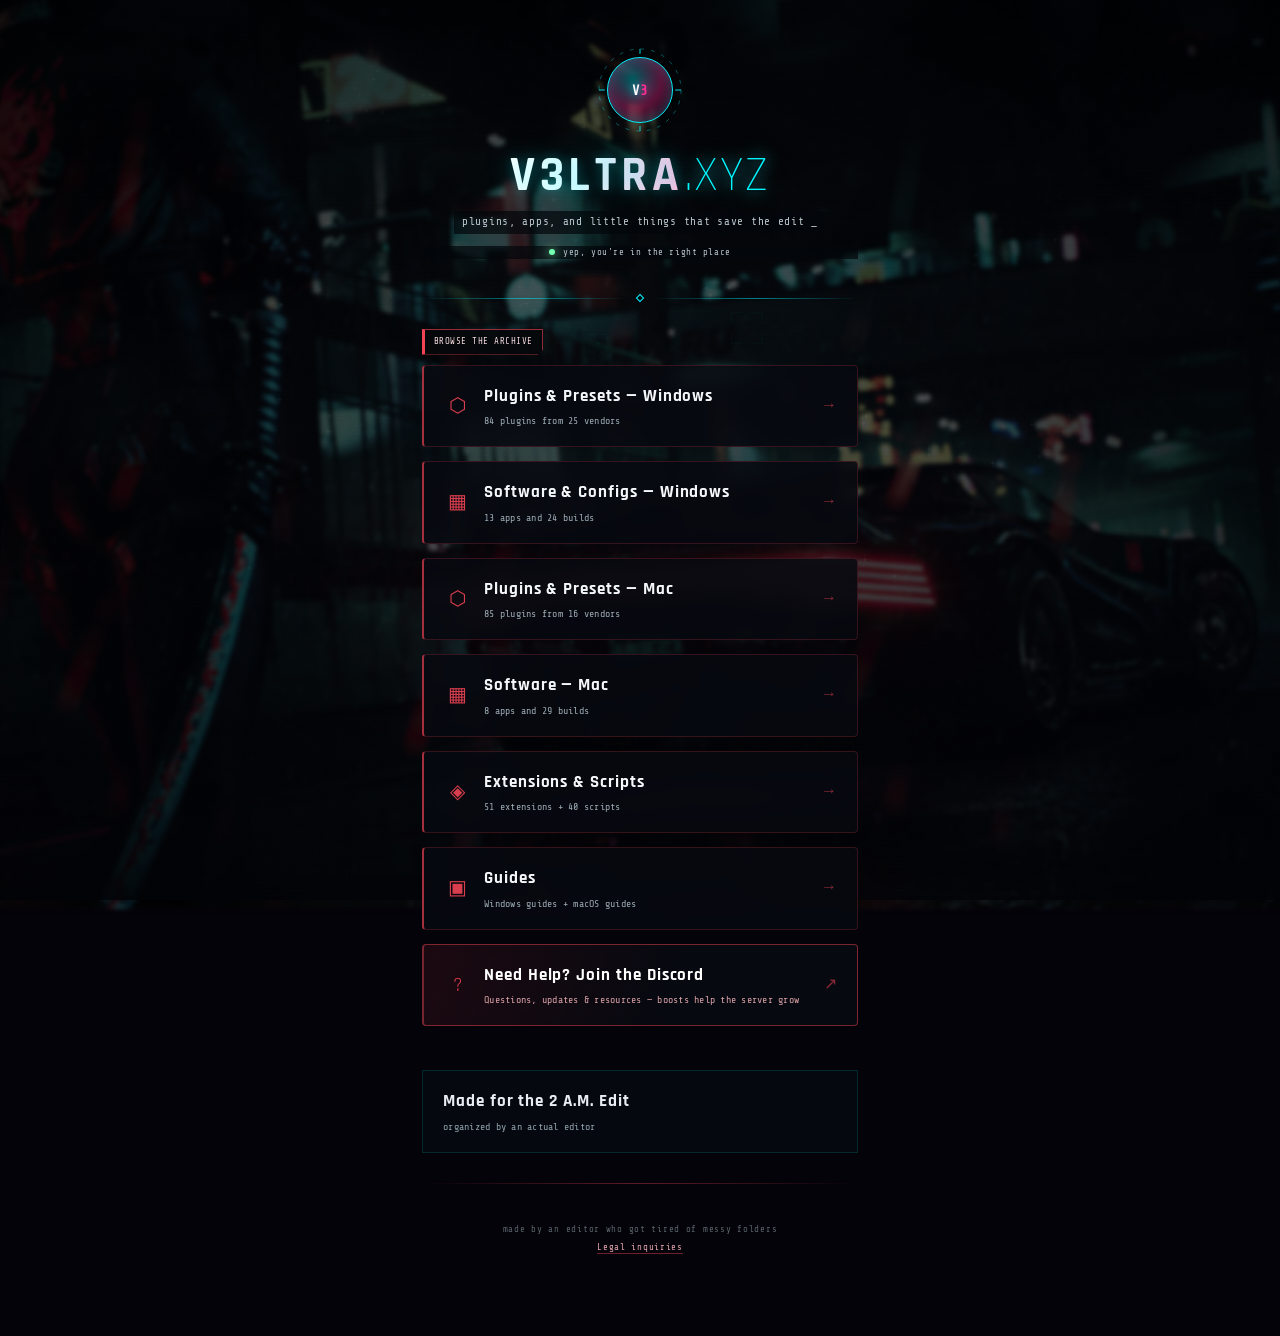
==== index.html @ 3f17cd15 "Link guides from homepage" ====
<!DOCTYPE html>
<html lang="en">
<head>
<meta charset="UTF-8">
<meta name="viewport" content="width=device-width, initial-scale=1.0">
<meta name="theme-color" content="#05030a">
<meta name="description" content="V3LTRA.xyz — plugins, scripts, presets, and creative apps for After Effects editors on Windows and Mac.">
<title>V3LTRA.xyz</title>
<link href="https://fonts.googleapis.com/css2?family=Rajdhani:wght@300;400;600;700&family=Share+Tech+Mono&display=swap" rel="stylesheet">
<style>
  *, *::before, *::after { box-sizing: border-box; margin: 0; padding: 0; }
  :root {
    --amber: #d4922e;
    --gold:  #fff0a0;
    --cyan:  #00f5ff;
    --magenta: #ff2d95;
    --rust:  #a03010;
    --dim:   #4a3418;
    --card-bg: rgba(6, 4, 12, 0.72);
  }
  html, body { min-height: 100%; background: #05030a; font-family: 'Rajdhani', sans-serif; color: var(--gold); overflow-x: hidden; }

   
  #bg-image {
    position: fixed; inset: 0; width: 100%; height: 100%;
    object-fit: cover; z-index: 0;
  }
   
  #glow-canvas { position: fixed; inset: 0; width:100%; height:100%; z-index: 1; mix-blend-mode: screen; pointer-events:none; }
   
  #particle-canvas { position: fixed; inset: 0; width: 100%; height: 100%; z-index: 2; pointer-events: none; }
  #markers-canvas { position: fixed; inset: 0; pointer-events: none; z-index: 3; opacity: 0.5; }

  .scanlines {
    position: fixed; inset: 0;
    background: repeating-linear-gradient(0deg, transparent, transparent 3px, rgba(0,0,0,0.07) 3px, rgba(0,0,0,0.07) 4px);
    pointer-events: none; z-index: 4;
  }
  .vignette {
    position: fixed; inset: 0;
    background: radial-gradient(ellipse at center, transparent 42%, rgba(0,0,0,0.68) 100%);
    pointer-events: none; z-index: 5;
  }
  .glitch-strip {
    position: fixed; left: 0; right: 0; height: 2px;
    background: var(--cyan); opacity: 0; pointer-events: none; z-index: 6;
    animation: strip-flash 9s infinite;
  }
  @keyframes strip-flash { 0%,88%,100%{opacity:0} 89%{opacity:.7;top:28%} 90%{opacity:0} 92%{opacity:.4;top:63%} 93%{opacity:0} }

  .page { position: relative; z-index: 10; max-width: 480px; margin: 0 auto; padding: 56px 22px 80px; display: flex; flex-direction: column; align-items: center; }

  .header { text-align: center; margin-bottom: 36px; }
  .avatar-ring { width: 88px; height: 88px; margin: 0 auto 18px; position: relative; }
  .avatar-ring svg { width: 100%; height: 100%; animation: ring-spin 14s linear infinite; }
  @keyframes ring-spin { from{transform:rotate(0deg)} to{transform:rotate(360deg)} }
  .avatar-inner {
    position: absolute; inset: 11px; border-radius: 50%;
    background: radial-gradient(circle at 38% 32%, rgba(0,245,255,0.35), rgba(255,45,149,0.35) 50%, rgba(6,3,12,0.95));
    border: 1px solid var(--cyan);
    display: flex; align-items: center; justify-content: center;
    font-family: 'Share Tech Mono', monospace; font-size: 14px; font-weight: bold;
    color: #fff; text-shadow: 0 0 8px var(--cyan);
    box-shadow: inset 0 0 12px rgba(0,245,255,0.25);
  }
  .avatar-inner span{color:var(--magenta);text-shadow:0 0 10px var(--magenta)}

  .name {
    font-size: clamp(34px,9vw,48px); font-weight: 700; letter-spacing: .1em;
    text-transform: uppercase; line-height: 1; color: #fff;
    text-shadow: 0 0 22px rgba(0,245,255,.6), 0 0 44px rgba(255,45,149,.4), 0 2px 0 rgba(0,0,0,1);
    position: relative; display: inline-block;
  }
  .name .core{background:linear-gradient(105deg,#fff 0%,#d8fbff 42%,#ffb3d9 100%);-webkit-background-clip:text;background-clip:text;color:transparent;filter:drop-shadow(0 0 12px rgba(0,245,255,.28))}
  .name .ext{color:var(--cyan);font-weight:300;letter-spacing:.04em;text-shadow:0 0 16px rgba(0,245,255,1),0 0 30px rgba(255,45,149,.35),0 2px 0 rgba(0,0,0,1)}
  .name::before,.name::after { content: attr(data-text); position: absolute; top:0; left:0; width:100%; overflow:hidden; clip-path:inset(100% 0 0 0); }
  .name::before { color:var(--cyan); animation:glitch-a 5s infinite steps(1); mix-blend-mode:screen; }
  .name::after  { color:var(--magenta); animation:glitch-b 5s infinite steps(1); mix-blend-mode:screen; }
  @keyframes glitch-a { 0%,84%,100%{clip-path:inset(100% 0 0 0);transform:translate(0)} 85%{clip-path:inset(8% 0 62% 0);transform:translate(-3px,1px)} 87%{clip-path:inset(38% 0 32% 0);transform:translate(3px,-1px)} 89%{clip-path:inset(100% 0 0 0)} }
  @keyframes glitch-b { 0%,86%,100%{clip-path:inset(100% 0 0 0);transform:translate(0)} 87%{clip-path:inset(53% 0 22% 0);transform:translate(4px,0)} 90%{clip-path:inset(18% 0 68% 0);transform:translate(-4px,2px)} 92%{clip-path:inset(100% 0 0 0)} }

  .tagline {
    font-family:'Share Tech Mono',monospace; font-size:11px; color:#fff;
    letter-spacing:.18em; margin-top:11px;
    text-shadow:0 0 10px rgba(0,245,255,.7), 0 1px 4px rgba(0,0,0,1);
    background:rgba(0,0,0,.55); display:inline-block; padding:3px 8px;
  }
  .domain-status{display:flex;align-items:center;justify-content:center;gap:8px;margin:12px auto 0;font-family:'Share Tech Mono',monospace;font-size:9px;letter-spacing:.2em;color:var(--cyan);text-shadow:0 0 8px rgba(0,245,255,.75)}
  .domain-status::before{content:'';width:6px;height:6px;border-radius:50%;background:#75ffb0;box-shadow:0 0 10px #75ffb0;animation:status-pulse 2s ease-in-out infinite}
  @keyframes status-pulse{0%,100%{opacity:.45;transform:scale(.75)}50%{opacity:1;transform:scale(1)}}
  .cursor{animation:blink 1s step-end infinite}
  @keyframes blink{0%,100%{opacity:1}50%{opacity:0}}

  .divider { width:100%; display:flex; align-items:center; gap:10px; margin-bottom:28px; }
  .divider-line { flex:1; height:1px; background:linear-gradient(90deg,transparent,var(--cyan),transparent); opacity:.5; }
  .divider-diamond { width:6px; height:6px; border:1px solid var(--cyan); transform:rotate(45deg); flex-shrink:0; }

  .section-label {
    font-family:'Share Tech Mono',monospace; font-size:9px; letter-spacing:.3em;
    color:#fff; text-shadow:0 0 6px var(--cyan); text-transform:uppercase;
    align-self:flex-start; margin-bottom:10px; background:rgba(0,0,0,.6); padding:2px 6px;
  }

  .links { width:100%; display:flex; flex-direction:column; gap:12px; margin-bottom:36px; }
  .link-card {
    display:block; position:relative; width:100%; padding:16px 20px;
    text-decoration:none; color:inherit;
    border:1px solid rgba(0,245,255,.30); background:var(--card-bg);
    overflow:hidden; transition:border-color .2s,background .2s;
  }
  .link-card::before { content:''; position:absolute; top:0; left:-100%; width:100%; height:100%; background:linear-gradient(90deg,transparent,rgba(0,245,255,.14),transparent); transition:left .45s; }
  .link-card:hover::before{left:100%}
  .link-card:hover{border-color:var(--cyan);background:rgba(8,6,18,.85)}
  .link-card::after { content:''; position:absolute; top:6px; right:6px; width:14px; height:14px; border-top:1px solid var(--cyan); border-right:1px solid var(--cyan); opacity:.5; transition:opacity .2s; }
  .link-card:hover::after{opacity:1}
  .card-corner-bl { position:absolute; bottom:6px; left:6px; width:14px; height:14px; border-bottom:1px solid var(--cyan); border-left:1px solid var(--cyan); opacity:.5; pointer-events:none; transition:opacity .2s; }
  .link-card:hover .card-corner-bl{opacity:1}
  .card-header{display:flex;align-items:center;gap:14px}
  .card-icon{font-size:20px;width:26px;text-align:center;flex-shrink:0;filter:drop-shadow(0 0 6px var(--cyan))}
  .card-title{ font-size:18px;font-weight:700;letter-spacing:.12em;text-transform:uppercase; color:#fff;text-shadow:0 0 12px rgba(0,245,255,.6),0 1px 3px rgba(0,0,0,1); }
  .card-sub{ font-family:'Share Tech Mono',monospace;font-size:10px;color:var(--cyan); margin-top:4px;letter-spacing:.1em;text-shadow:0 1px 4px rgba(0,0,0,1); }
  .card-arrow{ margin-left:auto;font-size:16px;color:var(--cyan); opacity:0;transform:translateX(-6px); transition:opacity .2s,transform .2s;flex-shrink:0; text-shadow:0 0 8px var(--cyan); }
  .link-card:hover .card-arrow{opacity:1;transform:translateX(0)}
  .lounge-banner{width:100%;margin:8px 0 30px;padding:18px 20px;text-align:center;position:relative;overflow:hidden;background:linear-gradient(135deg,rgba(255,45,149,.18),rgba(0,245,255,.12) 52%,rgba(212,146,46,.16));border:1px solid rgba(255,240,160,.28);box-shadow:0 0 26px rgba(255,45,149,.20),inset 0 0 18px rgba(0,245,255,.10)}
  .lounge-banner::before{content:'';position:absolute;inset:0;background:linear-gradient(90deg,transparent,rgba(255,255,255,.16),transparent);transform:translateX(-100%);animation:lounge-shine 4.5s ease-in-out infinite;pointer-events:none}
  .lounge-banner .card-title{color:#fff0a0;text-shadow:0 0 14px rgba(255,45,149,.85),0 0 28px rgba(0,245,255,.45),0 1px 4px rgba(0,0,0,1)}
  .lounge-banner .card-sub{color:#ff9ed1;text-shadow:0 0 10px rgba(255,45,149,.75),0 1px 4px rgba(0,0,0,1)}
  .lounge-copy{position:relative;z-index:1}
  @keyframes lounge-shine{0%,45%{transform:translateX(-100%)}70%,100%{transform:translateX(100%)}}

  .pulse-bar { width:100%;height:1px; background:linear-gradient(90deg,transparent,var(--cyan),var(--magenta),var(--amber),transparent); margin-bottom:36px;position:relative;overflow:hidden; }
  .pulse-bar::after{ content:'';position:absolute;top:0;left:-50%;width:50%;height:100%; background:rgba(255,255,255,.7);animation:bar-sweep 3.5s ease-in-out infinite; }
  @keyframes bar-sweep{0%{left:-50%}100%{left:150%}}

  .footer{ font-family:'Share Tech Mono',monospace;font-size:9px; color:rgba(0,245,255,.4);letter-spacing:.2em;text-align:center;line-height:2; }
  .footer a{color:#e9a8b0;text-decoration:underline;text-decoration-color:rgba(240,68,85,.45);text-underline-offset:3px}
  .footer a:hover{color:#fff;text-decoration-color:#f04455}

  @media(prefers-reduced-motion:reduce){*,*::before,*::after{animation:none!important;transition:none!important}}
</style>
<link rel="stylesheet" href="curated.css">
</head>
<body>
<img id="bg-image" src="bg.webp" alt="">
<canvas id="glow-canvas"></canvas>
<canvas id="particle-canvas"></canvas>
<canvas id="markers-canvas"></canvas>
<div class="scanlines"></div>
<div class="vignette"></div>
<div class="glitch-strip"></div>

<div class="page">
  <div class="header">
    <div class="avatar-ring">
      <svg viewBox="0 0 90 90" fill="none" xmlns="http://www.w3.org/2000/svg">
        <circle cx="45" cy="45" r="42" stroke="#00f5ff" stroke-width="0.5" stroke-dasharray="4 7" opacity="0.7"/>
        <circle cx="45" cy="45" r="37" stroke="#ff2d95" stroke-width="0.3" stroke-dasharray="2 16" opacity="0.35"/>
        <line x1="3" y1="45" x2="9" y2="45" stroke="#00f5ff" stroke-width="1" opacity="0.9"/>
        <line x1="81" y1="45" x2="87" y2="45" stroke="#00f5ff" stroke-width="1" opacity="0.9"/>
        <line x1="45" y1="3" x2="45" y2="8" stroke="#00f5ff" stroke-width="1" opacity="0.9"/>
        <line x1="45" y1="82" x2="45" y2="87" stroke="#00f5ff" stroke-width="1" opacity="0.9"/>
      </svg>
      <div class="avatar-inner">V<span>3</span></div>
    </div>
    <div class="name" data-text="V3LTRA.xyz"><span class="core">V3LTRA</span><span class="ext">.xyz</span></div>
    <div class="tagline">plugins, apps, and little things that save the edit <span class="cursor">_</span></div>
    <div class="domain-status">yep, you’re in the right place</div>
  </div>

  <div class="divider">
    <div class="divider-line"></div>
    <div class="divider-diamond"></div>
    <div class="divider-line"></div>
  </div>

  <div class="section-label">Browse the archive</div>
  <div class="links">
    <a class="link-card" href="plugins.html">
      <div class="card-corner-bl"></div>
      <div class="card-header">
        <div class="card-icon" style="color:#00f5ff;">&#11041;</div>
        <div>
          <div class="card-title">Plugins &amp; Presets — Windows</div>
          <div class="card-sub">84 plugins from 25 vendors</div>
        </div>
        <div class="card-arrow">&#8594;</div>
      </div>
    </a>
    <a class="link-card" href="software.html">
      <div class="card-corner-bl"></div>
      <div class="card-header">
        <div class="card-icon" style="color:#d4922e;">&#9638;</div>
        <div>
          <div class="card-title">Software &amp; Configs — Windows</div>
          <div class="card-sub">13 apps and 24 builds</div>
        </div>
        <div class="card-arrow">&#8594;</div>
      </div>
    </a>
    <a class="link-card" href="plugins-mac.html">
      <div class="card-corner-bl"></div>
      <div class="card-header">
        <div class="card-icon" style="color:#ff2d95;">&#11041;</div>
        <div>
          <div class="card-title">Plugins &amp; Presets — Mac</div>
          <div class="card-sub">85 plugins from 16 vendors</div>
        </div>
        <div class="card-arrow">&#8594;</div>
      </div>
    </a>
    <a class="link-card" href="software-mac.html">
      <div class="card-corner-bl"></div>
      <div class="card-header">
        <div class="card-icon" style="color:#fff0a0;">&#9638;</div>
        <div>
          <div class="card-title">Software — Mac</div>
          <div class="card-sub">8 apps and 29 builds</div>
        </div>
        <div class="card-arrow">&#8594;</div>
      </div>
    </a>
    <a class="link-card" href="extensions.html">
      <div class="card-corner-bl"></div>
      <div class="card-header">
        <div class="card-icon" style="color:#ff2d95;">&#9672;</div>
        <div>
          <div class="card-title">Extensions &amp; Scripts</div>
          <div class="card-sub">51 extensions + 40 scripts</div>
        </div>
        <div class="card-arrow">&#8594;</div>
      </div>
    </a>
    <a class="link-card" href="guides.html">
      <div class="card-corner-bl"></div>
      <div class="card-header">
        <div class="card-icon" style="color:#f04455;">&#9635;</div>
        <div>
          <div class="card-title">Guides</div>
          <div class="card-sub">Windows guides + macOS guides</div>
        </div>
        <div class="card-arrow">&#8594;</div>
      </div>
    </a>
    <a class="link-card help-card" href="https://discord.gg/8vpA6nHdt" target="_blank" rel="noopener noreferrer">
      <div class="card-corner-bl"></div>
      <div class="card-header">
        <div class="card-icon" style="color:#ff2d95;">?</div>
        <div>
          <div class="card-title">Need Help? Join the Discord</div>
          <div class="card-sub">Questions, updates &amp; resources — boosts help the server grow</div>
        </div>
        <div class="card-arrow">&#8599;</div>
      </div>
    </a>
  </div>
  <div class="lounge-banner">
    <div class="lounge-copy">
      <div class="card-title">Made for the 2 A.M. Edit</div>
      <div class="card-sub">organized by an actual editor</div>
    </div>
  </div>

  <div class="pulse-bar"></div>
  <div class="footer"><div>made by an editor who got tired of messy folders</div><div><a href="mailto:vltralegal@gmail.com">Legal inquiries</a></div></div>
</div>

<script>












const bgImg = document.getElementById('bg-image');


const sampler = document.createElement('canvas');
const sCtx = sampler.getContext('2d', { willReadFrequently: true });
let imgData = null;

function buildSampler() {
  if (!bgImg.complete || !bgImg.naturalWidth) return false;
  const W = window.innerWidth, H = window.innerHeight;
  const SW = Math.max(1, Math.floor(W/2)), SH = Math.max(1, Math.floor(H/2));
  sampler.width = SW; sampler.height = SH;
  
  const scale = Math.max(SW/bgImg.naturalWidth, SH/bgImg.naturalHeight);
  const w = bgImg.naturalWidth*scale, h = bgImg.naturalHeight*scale;
  const x = (SW-w)/2, y = (SH-h)/2;
  sCtx.clearRect(0,0,SW,SH);
  sCtx.drawImage(bgImg, x, y, w, h);
  imgData = sCtx.getImageData(0,0,SW,SH);
  return true;
}
function sampleAt(px, py) {
  if (!imgData) return [0,0,0];
  const SW = imgData.width, SH = imgData.height;
  const sx = Math.max(0,Math.min(SW-1, Math.floor(px/window.innerWidth*SW)));
  const sy = Math.max(0,Math.min(SH-1, Math.floor(py/window.innerHeight*SH)));
  const i = (sy*SW+sx)*4;
  return [imgData.data[i], imgData.data[i+1], imgData.data[i+2]];
}


const glowCanvas = document.getElementById('glow-canvas');
const glCtx = glowCanvas.getContext('2d');
let glowSpots = [];   

function buildGlow() {
  glowSpots = [];
  if (!imgData) return;
  const SW = imgData.width, SH = imgData.height;
  const W = window.innerWidth, H = window.innerHeight;
  
  const step = 9;
  for (let sy=0; sy<SH; sy+=step) {
    for (let sx=0; sx<SW; sx+=step) {
      const i=(sy*SW+sx)*4;
      const r=imgData.data[i],g=imgData.data[i+1],b=imgData.data[i+2];
      const lum=(r+g+b)/765;
      const maxc=Math.max(r,g,b), minc=Math.min(r,g,b);
      const sat=maxc===0?0:(maxc-minc)/maxc;
      
      if (lum>0.42 && (sat>0.35 || lum>0.62)) {
        glowSpots.push({
          x: sx/SW*W, y: sy/SH*H,
          r: 8+Math.random()*22,
          col:[r,g,b],
          base: Math.min(1, (lum-0.4)*1.3),
          fPhase: Math.random()*Math.PI*2,
          fSpeed: 0.5+Math.random()*3.5,     
          fType: Math.random(),               
        });
      }
    }
  }
}

function drawGlow(time) {
  const W=glowCanvas.width, H=glowCanvas.height;
  glCtx.clearRect(0,0,W,H);
  for (const s of glowSpots) {
    
    let f;
    if (s.fType < 0.15) {
      
      f = (Math.sin(time*12+s.fPhase) > -0.7) ? 1 : 0.15;
    } else if (s.fType < 0.4) {
      
      f = 0.55 + 0.45*Math.sin(time*s.fSpeed*2.2 + s.fPhase);
    } else {
      
      f = 0.75 + 0.25*Math.sin(time*s.fSpeed*0.5 + s.fPhase);
    }
    const a = s.base * f * 0.5;
    if (a <= 0.02) continue;
    const [r,g,b]=s.col;
    const grd = glCtx.createRadialGradient(s.x,s.y,0,s.x,s.y,s.r);
    grd.addColorStop(0, `rgba(${r},${g},${b},${a})`);
    grd.addColorStop(0.5, `rgba(${r},${g},${b},${a*0.4})`);
    grd.addColorStop(1, `rgba(${r},${g},${b},0)`);
    glCtx.beginPath(); glCtx.arc(s.x,s.y,s.r,0,Math.PI*2);
    glCtx.fillStyle=grd; glCtx.fill();
  }
}



const pCanvas = document.getElementById('particle-canvas');
const pCtx = pCanvas.getContext('2d');
let particles = [];

function buildParticles() {
  particles = [];
  if (!imgData) return;
  const SW=imgData.width, SH=imgData.height;
  const W=window.innerWidth, H=window.innerHeight;
  const step = 4;  
  for (let sy=0; sy<SH; sy+=step) {
    for (let sx=0; sx<SW; sx+=step) {
      const i=(sy*SW+sx)*4;
      const r=imgData.data[i],g=imgData.data[i+1],b=imgData.data[i+2];
      const lum=(r+g+b)/765;
      
      if (lum > 0.18 && Math.random() < (lum*0.6)) {
        particles.push({
          x: sx/SW*W, y: sy/SH*H,
          ox: sx/SW*W, oy: sy/SH*H,
          col:[r,g,b], lum,
          size: lum>0.55 ? (0.8+Math.random()*1.2) : (0.5+Math.random()*0.8),
          tw: Math.random()*Math.PI*2,        
          twSpeed: 0.5+Math.random()*3,
          driftPhase: Math.random()*Math.PI*2,
          driftSpeed: 0.2+Math.random()*0.6,
          driftAmp: 0.6+Math.random()*2.2,
        });
      }
    }
  }
}

function drawParticles(time) {
  const W=pCanvas.width, H=pCanvas.height;
  pCtx.clearRect(0,0,W,H);
  pCtx.globalCompositeOperation='screen';
  for (const p of particles) {
    
    const dx = Math.sin(time*p.driftSpeed + p.driftPhase)*p.driftAmp;
    const dy = Math.cos(time*p.driftSpeed*0.8 + p.driftPhase)*p.driftAmp*0.6;
    const x = p.ox+dx, y = p.oy+dy;
    
    const tw = 0.45 + 0.55*Math.sin(time*p.twSpeed + p.tw);
    const a = (0.3 + p.lum*0.7) * tw;
    const [r,g,b]=p.col;
    
    const br = Math.min(255, r+p.lum*90);
    const bg = Math.min(255, g+p.lum*90);
    const bb = Math.min(255, b+p.lum*90);
    pCtx.beginPath();
    pCtx.arc(x, y, p.size, 0, Math.PI*2);
    pCtx.fillStyle = `rgba(${br|0},${bg|0},${bb|0},${a})`;
    pCtx.fill();
    
    if (p.lum>0.6 && tw>0.9) {
      pCtx.strokeStyle = `rgba(${br|0},${bg|0},${bb|0},${a*0.5})`;
      pCtx.lineWidth = 0.6;
      const L = p.size*3.5;
      pCtx.beginPath(); pCtx.moveTo(x-L,y); pCtx.lineTo(x+L,y);
      pCtx.moveTo(x,y-L); pCtx.lineTo(x,y+L); pCtx.stroke();
    }
  }
  pCtx.globalCompositeOperation='source-over';
}


function resizeAll() {
  const W=window.innerWidth, H=window.innerHeight;
  for (const c of [glowCanvas,pCanvas]) { c.width=W; c.height=H; }
  if (buildSampler()) { buildGlow(); buildParticles(); }
}

let ready=false;
function tryInit(){ if (buildSampler()){ buildGlow(); buildParticles(); ready=true; } }
if (bgImg.complete) tryInit(); else bgImg.onload = tryInit;
window.addEventListener('resize', resizeAll);

const FRAME_MS = 1000/30;   
let lastFrame = 0;
function mainLoop(ts) {
  requestAnimationFrame(mainLoop);
  if (document.hidden) return;               
  if (ts - lastFrame < FRAME_MS) return;      
  lastFrame = ts;
  const time = ts/1000;
  const W=window.innerWidth, H=window.innerHeight;
  if (glowCanvas.width!==W){ glowCanvas.width=W; glowCanvas.height=H; pCanvas.width=W; pCanvas.height=H; }
  if (ready) { drawGlow(time); drawParticles(time); }
}
requestAnimationFrame(mainLoop);



const mkCanvas=document.getElementById('markers-canvas');
const mkCtx=mkCanvas.getContext('2d');
function resizeMk(){ mkCanvas.width=window.innerWidth; mkCanvas.height=window.innerHeight; }
resizeMk(); window.addEventListener('resize', resizeMk);
const MK_CYAN='#00f5ff', MK_WHITE='#ffffffaa', MK_MAG='#ff2d95', MK_AMBER='#d4922e';
class Marker{
  constructor(){this.reset(true);}
  reset(s){ this.x=Math.random()*mkCanvas.width; this.y=Math.random()*mkCanvas.height;
    this.size=5+Math.random()*13; this.vx=(Math.random()-.5)*.22; this.vy=(Math.random()-.5)*.22;
    const roll=Math.random(); this.color=roll>.7?MK_CYAN:roll>.5?MK_MAG:roll>.3?MK_WHITE:MK_AMBER;
    this.alpha=.45+Math.random()*.45; this.maxLife=300+Math.random()*500;
    this.life=s?Math.floor(Math.random()*this.maxLife):0; this.glitching=false; this.glitchTimer=0;
    this.type=Math.random()>.55?'rect':'bracket'; }
  drawBracket(cx,cy,s,a){const gap=s*.32;mkCtx.save();mkCtx.globalAlpha=a;mkCtx.strokeStyle=this.glitching?MK_CYAN:this.color;mkCtx.lineWidth=.9;
    mkCtx.beginPath();mkCtx.moveTo(cx-s,cy-gap);mkCtx.lineTo(cx-s,cy-s);mkCtx.lineTo(cx-gap,cy-s);mkCtx.stroke();
    mkCtx.beginPath();mkCtx.moveTo(cx+gap,cy-s);mkCtx.lineTo(cx+s,cy-s);mkCtx.lineTo(cx+s,cy-gap);mkCtx.stroke();
    mkCtx.beginPath();mkCtx.moveTo(cx+s,cy+gap);mkCtx.lineTo(cx+s,cy+s);mkCtx.lineTo(cx+gap,cy+s);mkCtx.stroke();
    mkCtx.beginPath();mkCtx.moveTo(cx-gap,cy+s);mkCtx.lineTo(cx-s,cy+s);mkCtx.lineTo(cx-s,cy+gap);mkCtx.stroke();
    mkCtx.beginPath();mkCtx.arc(cx,cy,1.2,0,Math.PI*2);mkCtx.fillStyle=this.color;mkCtx.fill();mkCtx.restore();}
  drawRect(cx,cy,s,a){const w=s*2.3,h=s*1.5;mkCtx.save();mkCtx.globalAlpha=a*.65;mkCtx.strokeStyle=this.glitching?MK_CYAN:this.color;mkCtx.lineWidth=.7;
    mkCtx.strokeRect(cx-w/2,cy-h/2,w,h);mkCtx.beginPath();mkCtx.arc(cx,cy,1.2,0,Math.PI*2);mkCtx.fillStyle=this.color;mkCtx.fill();mkCtx.restore();}
  draw(){const fi=Math.min(this.life/25,1),fo=Math.min((this.maxLife-this.life)/25,1),a=this.alpha*fi*fo;if(a<=0)return;
    if(this.type==='rect')this.drawRect(this.x,this.y,this.size,a);else this.drawBracket(this.x,this.y,this.size,a);}
  update(){this.x+=this.vx;this.y+=this.vy;this.life++;this.glitchTimer--;
    if(this.glitchTimer<=0){this.glitching=Math.random()<.04;this.glitchTimer=8+Math.random()*40;
      if(this.glitching){this.x+=(Math.random()-.5)*10;this.y+=(Math.random()-.5)*5;}}
    if(this.life>this.maxLife)this.reset(false);}
}
const markers=Array.from({length:26},()=>new Marker());
let mkLast = 0;
function mkLoop(ts){
  requestAnimationFrame(mkLoop);
  if (document.hidden) return;
  if (ts - mkLast < FRAME_MS) return;
  mkLast = ts;
  mkCtx.clearRect(0,0,mkCanvas.width,mkCanvas.height);
  markers.forEach(m=>{m.update();m.draw();});
}
requestAnimationFrame(mkLoop);
</script>
</body>
</html>
---- curated.css ----
:root {
  --card-bg: rgba(7, 10, 17, 0.88);
}

 
#bg-image {
  filter: blur(2px) brightness(0.48) saturate(0.82) !important;
  transform: scale(1.02);
}

#glow-canvas { opacity: 0.2 !important; }
#particle-canvas { opacity: 0.11 !important; }
#markers-canvas { opacity: 0.08 !important; }
.scanlines { opacity: 0.16; }
.vignette {
  background:
    linear-gradient(rgba(3, 5, 10, 0.28), rgba(3, 5, 10, 0.56)),
    radial-gradient(ellipse at center, transparent 30%, rgba(0, 0, 0, 0.76) 100%) !important;
}
.glitch-strip { display: none !important; }

html,
body {
  color: #e8edf2;
  line-height: 1.5;
}

.page { padding-top: 46px; }

.nav {
  gap: 7px !important;
  margin-bottom: 36px !important;
}

.nav a,
.type-tab,
.folder-cta,
.section-label,
.card-title,
.vendor-name,
.vendor-tag,
.tutorial-chooser > summary,
.tutorial-prompt,
.tutorial-plugin,
.dl-btn,
.tool-link,
.yt-btn,
.satvrn-dl {
  letter-spacing: 0.055em !important;
}

.nav a {
  background: rgba(5, 8, 13, 0.78) !important;
  border-color: rgba(0, 245, 255, 0.16) !important;
  text-shadow: none !important;
  transition: color 160ms ease, border-color 160ms ease, background 160ms ease !important;
}

.nav a:hover,
.nav a.active {
  color: var(--cyan) !important;
  border-color: rgba(0, 245, 255, 0.48) !important;
  background: rgba(0, 245, 255, 0.055) !important;
  box-shadow: none !important;
}

.phead {
  margin-bottom: 28px !important;
}

.phead h1,
.name {
  text-shadow: 0 0 12px rgba(0, 245, 255, 0.22) !important;
}

.phead h1 {
  letter-spacing: 0.045em !important;
  text-transform: none !important;
}

.phead .sub,
.tagline,
.domain-status {
  letter-spacing: 0.065em !important;
  color: #bac6ce !important;
  background: rgba(4, 7, 12, 0.72) !important;
  text-shadow: none !important;
}

.name::before,
.name::after {
  animation: none !important;
  display: none !important;
}

.avatar-ring svg,
.domain-status::before,
.lounge-banner::before,
.pulse-bar::after,
.satvrn,
.satvrn > summary::before,
.folder-cta::before,
.link-card::before,
.dl-btn::before,
.yt-btn::before,
.tutorial-chooser > summary::before,
.tool-link::before,
.master-folder::before,
.locked-files-banner::before {
  animation: none !important;
}

.link-card,
.vendor,
.tool-card,
.stat,
.notice,
.search-wrap input,
.type-tab,
.folder-cta,
.master-folder,
.locked-files-banner {
  background: rgba(7, 10, 17, 0.88) !important;
  border-color: rgba(0, 245, 255, 0.16) !important;
  box-shadow: none !important;
  backdrop-filter: blur(8px);
}

.links { gap: 14px !important; }

.link-card {
  padding: 18px 20px !important;
  border-radius: 4px;
  overflow: hidden;
  transition: border-color 160ms ease, background 160ms ease !important;
}

.link-card:hover,
.vendor:hover,
.tool-card:hover {
  border-color: rgba(0, 245, 255, 0.46) !important;
  background: rgba(9, 14, 22, 0.94) !important;
  box-shadow: none !important;
  transform: none !important;
}

.link-card::before,
.link-card::after,
.card-corner-bl,
.vendor-corner-bl,
.tutorial-card::before {
  display: none !important;
}

.card-icon {
  filter: none !important;
  opacity: 0.9;
}

.card-title {
  color: #f4f7f9 !important;
  font-size: 17px !important;
  text-transform: none !important;
  text-shadow: none !important;
}

.card-sub,
.vendor-desc,
.tutorial-note,
.tutorial-mini {
  color: #9caab3 !important;
  letter-spacing: 0.025em !important;
  text-shadow: none !important;
}

.card-arrow {
  opacity: 0.55 !important;
  transform: none !important;
  text-shadow: none !important;
}

.lounge-banner {
  background: rgba(7, 10, 17, 0.8) !important;
  border-color: rgba(0, 245, 255, 0.14) !important;
  box-shadow: none !important;
  text-align: left !important;
}

.lounge-banner::before { display: none !important; }
.lounge-banner .card-title { color: #e8edf2 !important; }
.lounge-banner .card-sub { color: #8fa1ab !important; }

.pulse-bar {
  opacity: 0.38;
  background: linear-gradient(90deg, transparent, var(--cyan), transparent) !important;
}

.notice {
  padding: 16px 18px !important;
  color: #c8d1d7 !important;
  border-left: 2px solid rgba(0, 245, 255, 0.5) !important;
}

.stats {
  gap: 10px !important;
  margin-bottom: 24px !important;
}

.stat { padding: 12px 14px !important; }

.search-wrap {
  margin-bottom: 28px !important;
}

.search-wrap input {
  min-height: 46px;
  color: #f2f5f7 !important;
  border-color: rgba(0, 245, 255, 0.22) !important;
  transition: border-color 160ms ease, background 160ms ease !important;
}

.search-wrap input:focus {
  border-color: rgba(0, 245, 255, 0.62) !important;
  background: rgba(7, 12, 19, 0.96) !important;
  box-shadow: 0 0 0 3px rgba(0, 245, 255, 0.07) !important;
}

.vendors { gap: 13px !important; }

.vendor,
.tool-card {
  border-radius: 4px;
  overflow: hidden;
  transition: border-color 160ms ease, background 160ms ease !important;
}

.vendor-head { padding: 17px 18px !important; }

.vendor-name {
  color: #eef3f6 !important;
  text-transform: none !important;
  text-shadow: none !important;
}

.vendor-tag,
.type-badge {
  color: #84dce0 !important;
  background: rgba(0, 245, 255, 0.045) !important;
  border-color: rgba(0, 245, 255, 0.24) !important;
  text-shadow: none !important;
}

.item-list {
  color: #c2cbd1;
  line-height: 1.65 !important;
}

.dl-btn,
.tool-link,
.yt-btn,
.yt-link,
.tutorial-link,
.folder-cta,
.locked-files-action {
  box-shadow: none !important;
  text-shadow: none !important;
  transition: color 160ms ease, border-color 160ms ease, background 160ms ease !important;
}

.dl-btn,
.tool-link:not(.yt),
.tutorial-link:not(.yt) {
  color: #92e8ec !important;
  border-color: rgba(0, 245, 255, 0.32) !important;
  background: rgba(0, 245, 255, 0.045) !important;
}

.dl-btn:hover,
.tool-link:hover,
.tutorial-link:hover,
.folder-cta:hover,
.locked-files-action:hover {
  box-shadow: none !important;
  transform: none !important;
}

.yt-btn,
.yt-link,
.tool-link.yt,
.tutorial-link.yt {
  color: #e8edf2 !important;
  border-color: rgba(255, 45, 149, 0.3) !important;
  background: rgba(255, 45, 149, 0.04) !important;
}

.yt-btn:hover,
.yt-link:hover,
.tool-link.yt:hover,
.tutorial-link.yt:hover {
  border-color: rgba(255, 45, 149, 0.58) !important;
  background: rgba(255, 45, 149, 0.075) !important;
  box-shadow: none !important;
}

 
.tutorial-chooser {
  margin-top: -5px !important;
  background: rgba(8, 11, 18, 0.76) !important;
  border-color: rgba(0, 245, 255, 0.14) !important;
  box-shadow: none !important;
}

.tutorial-chooser[open] {
  border-color: rgba(0, 245, 255, 0.3) !important;
  box-shadow: none !important;
}

.tutorial-chooser > summary {
  justify-content: flex-start !important;
  color: #d8e1e6 !important;
  text-transform: none !important;
  text-shadow: none !important;
}

.tutorial-chooser > summary::before { display: none !important; }
.tutorial-content { background: rgba(2, 5, 9, 0.28) !important; }
.tutorial-card {
  background: rgba(6, 9, 15, 0.7) !important;
  border-color: rgba(0, 245, 255, 0.11) !important;
}
.tutorial-plugin {
  color: #e6ecef !important;
  text-transform: none !important;
}
.tutorial-prompt {
  color: #8ad9dd !important;
  text-shadow: none !important;
}

 
.satvrn {
  margin: -4px 0 28px !important;
  border: 1px solid rgba(0, 245, 255, 0.18) !important;
  border-left: 2px solid rgba(0, 245, 255, 0.54) !important;
  background: rgba(7, 10, 17, 0.84) !important;
  box-shadow: none !important;
}

.satvrn > summary {
  color: #dce5e9 !important;
  text-shadow: none !important;
}

.satvrn > summary::before { display: none !important; }

.satvrn > summary .s-dot {
  width: 7px !important;
  height: 7px !important;
  background: var(--cyan) !important;
  box-shadow: none !important;
}

.satvrn > summary .s-chev { color: #84dce0 !important; }

.satvrn-body {
  color: #b8c3ca !important;
  border-color: rgba(0, 245, 255, 0.1) !important;
}

.satvrn-dl {
  color: #a6e8eb !important;
  border-color: rgba(0, 245, 255, 0.28) !important;
  background: rgba(0, 245, 255, 0.04) !important;
  text-shadow: none !important;
}

.satvrn-dl:hover {
  background: rgba(0, 245, 255, 0.075) !important;
  box-shadow: none !important;
}

.satvrn-list li {
  color: #aebac1 !important;
  border-color: rgba(255, 255, 255, 0.055) !important;
}

.satvrn-list li::before { color: var(--cyan) !important; }

.type-tabs { gap: 8px !important; }

.type-tab {
  text-shadow: none !important;
  transition: border-color 160ms ease, background 160ms ease !important;
}

.type-tab:hover,
.type-tab.active {
  border-color: rgba(0, 245, 255, 0.48) !important;
  background: rgba(0, 245, 255, 0.055) !important;
  box-shadow: none !important;
}

.locked-files-banner,
.master-folder {
  border-left: 2px solid rgba(0, 245, 255, 0.5) !important;
  color: #dce4e8 !important;
}

.footer {
  color: rgba(180, 205, 211, 0.48) !important;
  letter-spacing: 0.08em !important;
}

@media (max-width: 600px) {
  .page {
    padding: 32px 16px 58px !important;
  }

  .nav a {
    padding: 8px 10px !important;
    font-size: 10px !important;
  }

  .link-card {
    padding: 16px !important;
  }

  .card-header {
    gap: 11px !important;
  }

  .card-title {
    font-size: 16px !important;
  }

  .vendor-head {
    padding: 15px !important;
  }

  .stats {
    display: grid !important;
    grid-template-columns: repeat(2, minmax(0, 1fr));
  }
}

@media (prefers-reduced-motion: reduce) {
  *,
  *::before,
  *::after {
    scroll-behavior: auto !important;
  }
}


.archive-help {
  margin-top: 12px;
  padding-top: 12px;
  border-top: 1px solid rgba(0, 245, 255, 0.12);
  color: #b8c3ca;
  line-height: 1.6;
}

.archive-help a {
  color: #92e8ec;
  text-decoration: underline;
  text-decoration-color: rgba(0, 245, 255, 0.38);
  text-underline-offset: 3px;
}

.archive-help a:hover {
  color: #d9fbfd;
  text-decoration-color: var(--cyan);
}


:root {
  --ui-red: #f04455;
  --ui-red-deep: #8f2230;
  --ui-red-wash: rgba(240, 68, 85, 0.08);
  --ui-panel: rgba(6, 8, 11, 0.9);
}

.phead h1 {
  display: inline-block;
  color: #08090b !important;
  background: var(--ui-red);
  padding: 6px 14px 5px;
  text-shadow: none !important;
  clip-path: polygon(0 0, 100% 0, 100% calc(100% - 7px), calc(100% - 7px) 100%, 0 100%);
}

.section-label {
  color: #f6dce0 !important;
  background: var(--ui-panel) !important;
  border: 1px solid rgba(240, 68, 85, 0.64);
  border-left: 3px solid var(--ui-red);
  padding: 5px 9px !important;
  text-shadow: none !important;
  clip-path: polygon(0 0, 100% 0, 100% calc(100% - 5px), calc(100% - 5px) 100%, 0 100%);
}

.nav a:hover,
.nav a.active,
.type-tab:hover,
.type-tab.active {
  color: #fff !important;
  border-color: rgba(240, 68, 85, 0.66) !important;
  background: var(--ui-red-wash) !important;
  box-shadow: inset 3px 0 0 var(--ui-red) !important;
}

.link-card,
.vendor,
.tool-card,
.stat,
.notice,
.master-folder,
.locked-files-banner {
  border-color: rgba(240, 68, 85, 0.2) !important;
  border-left: 2px solid rgba(240, 68, 85, 0.68) !important;
}

.link-card:hover,
.vendor:hover,
.tool-card:hover {
  border-color: rgba(240, 68, 85, 0.55) !important;
  background: rgba(15, 9, 13, 0.94) !important;
}

.card-icon,
.card-arrow,
.s-icon,
.vendor-chevron,
.tutorial-chevron {
  color: var(--ui-red) !important;
}

.pulse-bar {
  background: linear-gradient(90deg, transparent, var(--ui-red), transparent) !important;
}

.search-wrap input:focus {
  border-color: rgba(240, 68, 85, 0.7) !important;
  box-shadow: 0 0 0 3px rgba(240, 68, 85, 0.08) !important;
}

.satvrn,
.tutorial-chooser {
  border-color: rgba(240, 68, 85, 0.24) !important;
  border-left-color: var(--ui-red) !important;
}

.satvrn > summary .s-dot {
  background: var(--ui-red) !important;
}

.satvrn > summary .s-chev,
.tutorial-chooser > summary,
.tutorial-prompt {
  color: #e9a8b0 !important;
}

.type-badge.extension,
.yt-btn,
.yt-link,
.tool-link.yt,
.tutorial-link.yt {
  border-color: rgba(240, 68, 85, 0.42) !important;
  background: rgba(240, 68, 85, 0.055) !important;
}

.locked-files-banner,
.master-folder,
.notice {
  border-left-color: var(--ui-red) !important;
}

.help-card {
  border-color: rgba(240, 68, 85, 0.48) !important;
  background: linear-gradient(110deg, rgba(240, 68, 85, 0.1), rgba(7, 10, 17, 0.92) 58%) !important;
}

.help-card .card-title {
  color: #fff !important;
}

.help-card .card-sub {
  color: #d9a0a7 !important;
}
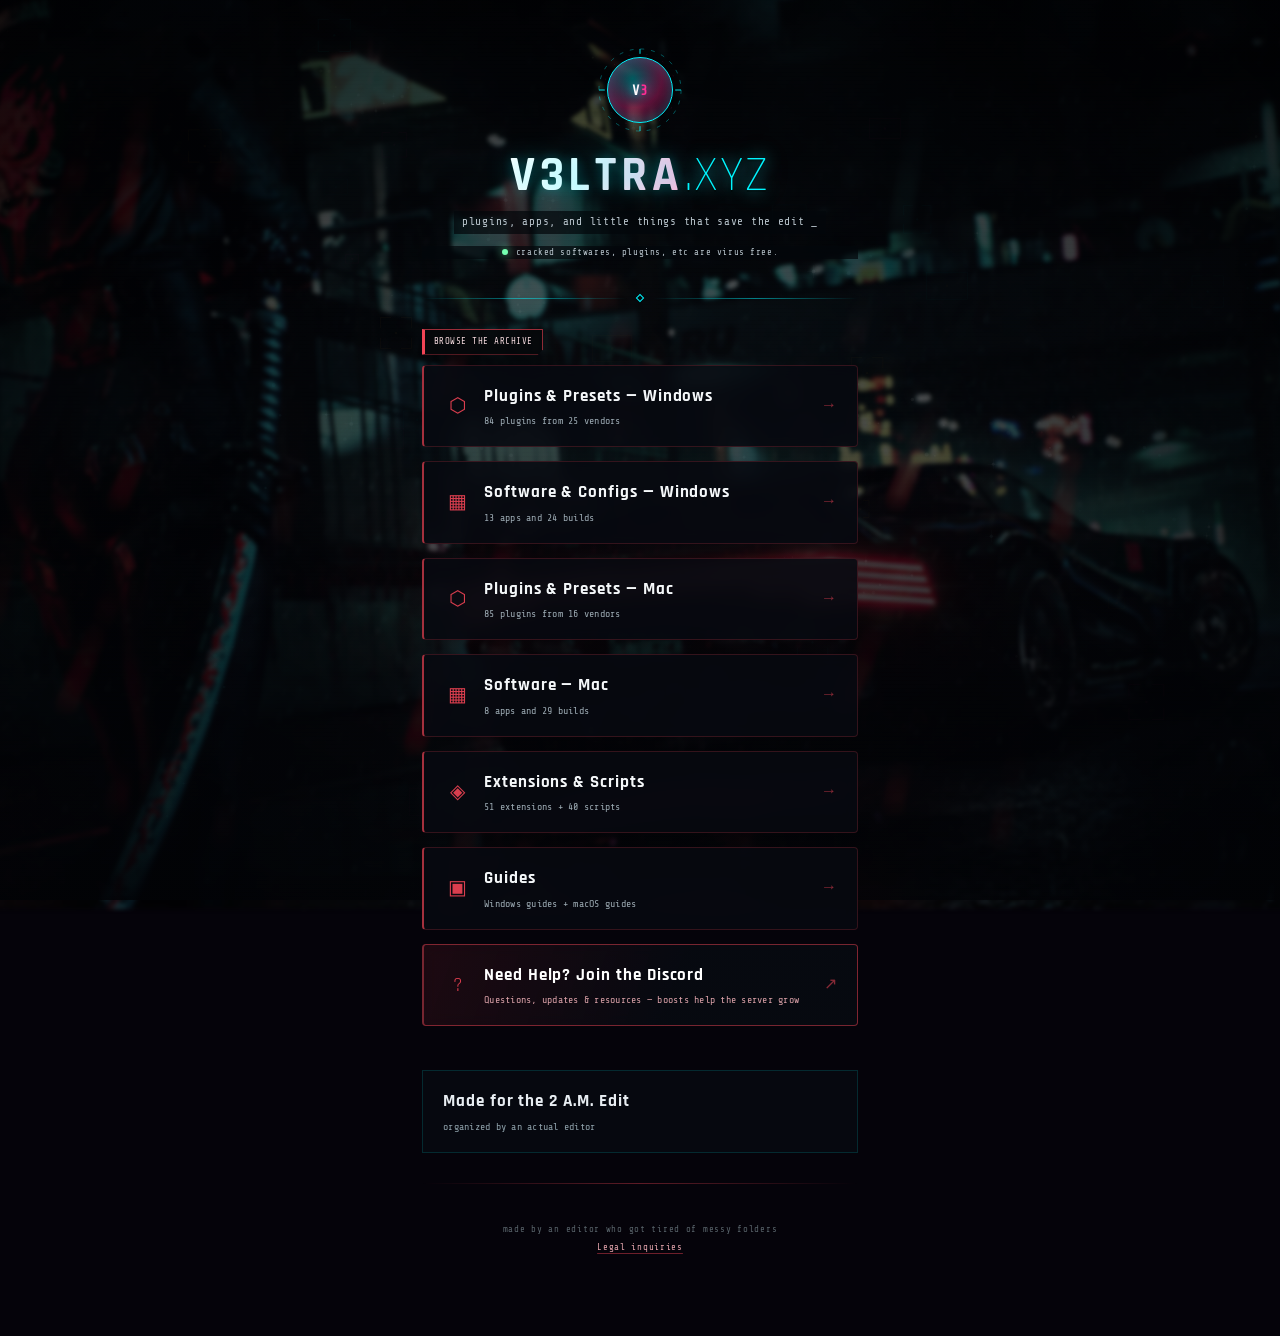
==== commit 803faa96: "Update index.html" ====
--- a/index.html
+++ b/index.html
@@ -164,7 +164,7 @@
     </div>
     <div class="name" data-text="V3LTRA.xyz"><span class="core">V3LTRA</span><span class="ext">.xyz</span></div>
     <div class="tagline">plugins, apps, and little things that save the edit <span class="cursor">_</span></div>
-    <div class="domain-status">yep, you’re in the right place</div>
+    <div class="domain-status">cracked softwares, plugins, etc are virus free.</div>
   </div>
 
   <div class="divider">
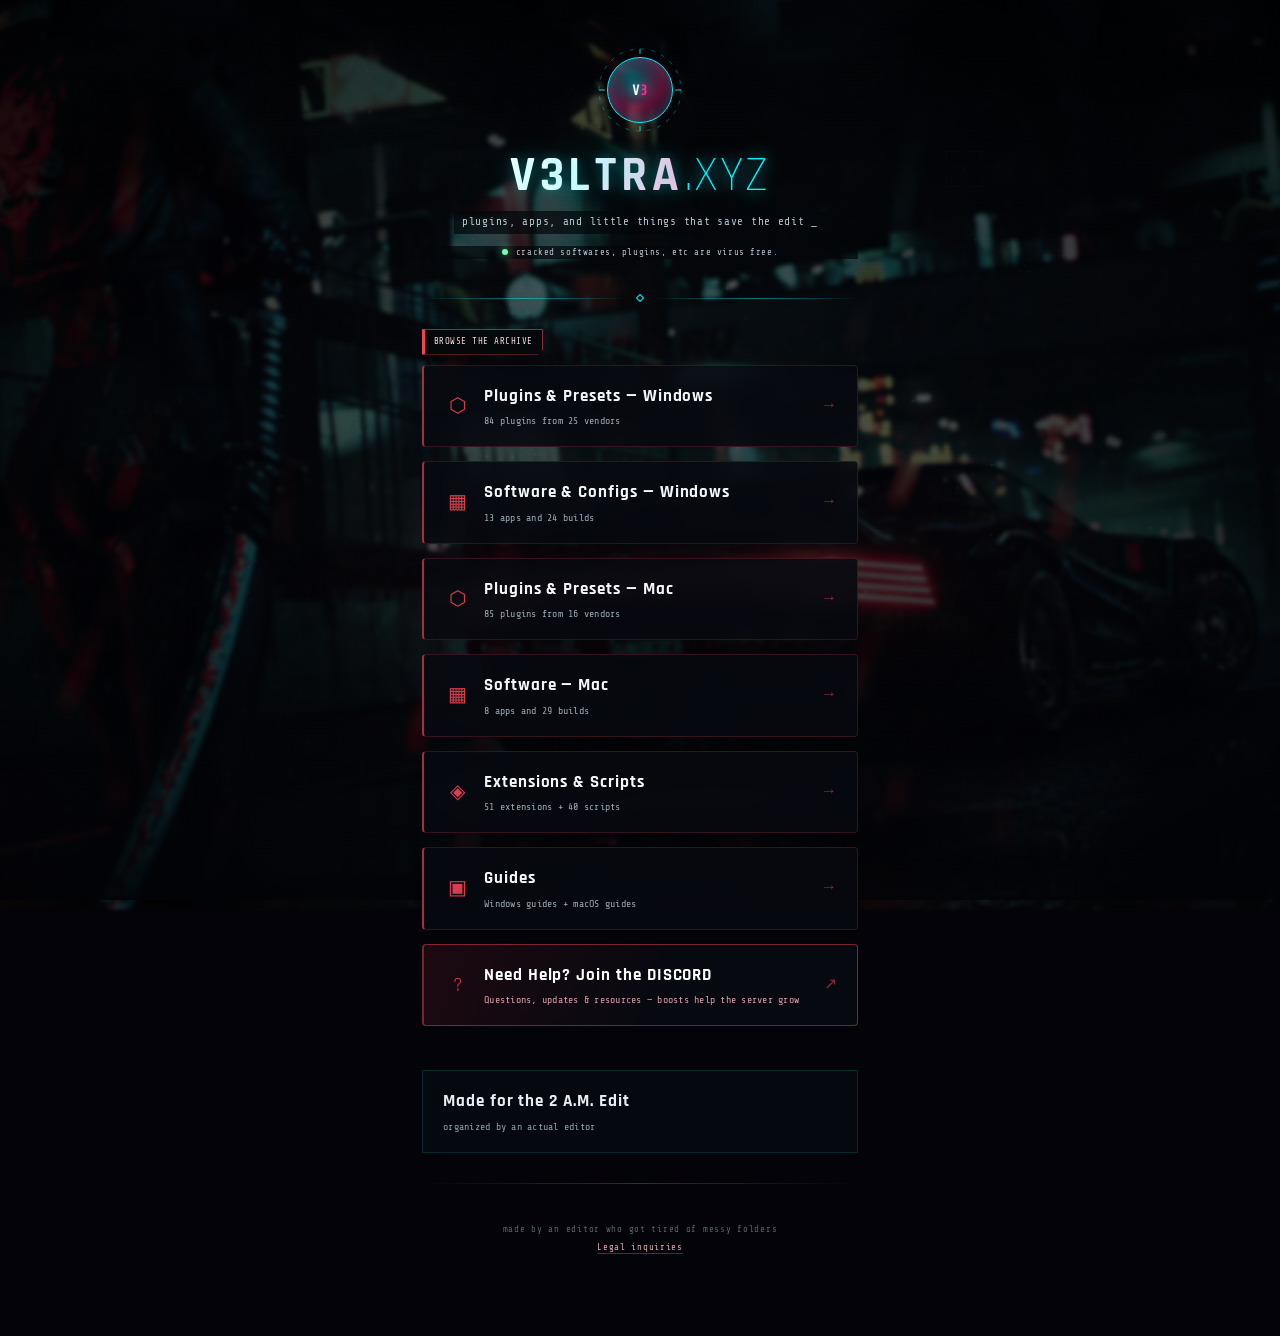
==== commit fbdddcaa: "Update index.html" ====
--- a/index.html
+++ b/index.html
@@ -241,12 +241,12 @@
         <div class="card-arrow">&#8594;</div>
       </div>
     </a>
-    <a class="link-card help-card" href="https://discord.gg/8vpA6nHdt" target="_blank" rel="noopener noreferrer">
+    <a class="link-card help-card" href="https://discord.gg/v3ltra" target="_blank" rel="noopener noreferrer">
       <div class="card-corner-bl"></div>
       <div class="card-header">
         <div class="card-icon" style="color:#ff2d95;">?</div>
         <div>
-          <div class="card-title">Need Help? Join the Discord</div>
+          <div class="card-title">Need Help? Join the <b>DISCORD</b></div>
           <div class="card-sub">Questions, updates &amp; resources — boosts help the server grow</div>
         </div>
         <div class="card-arrow">&#8599;</div>
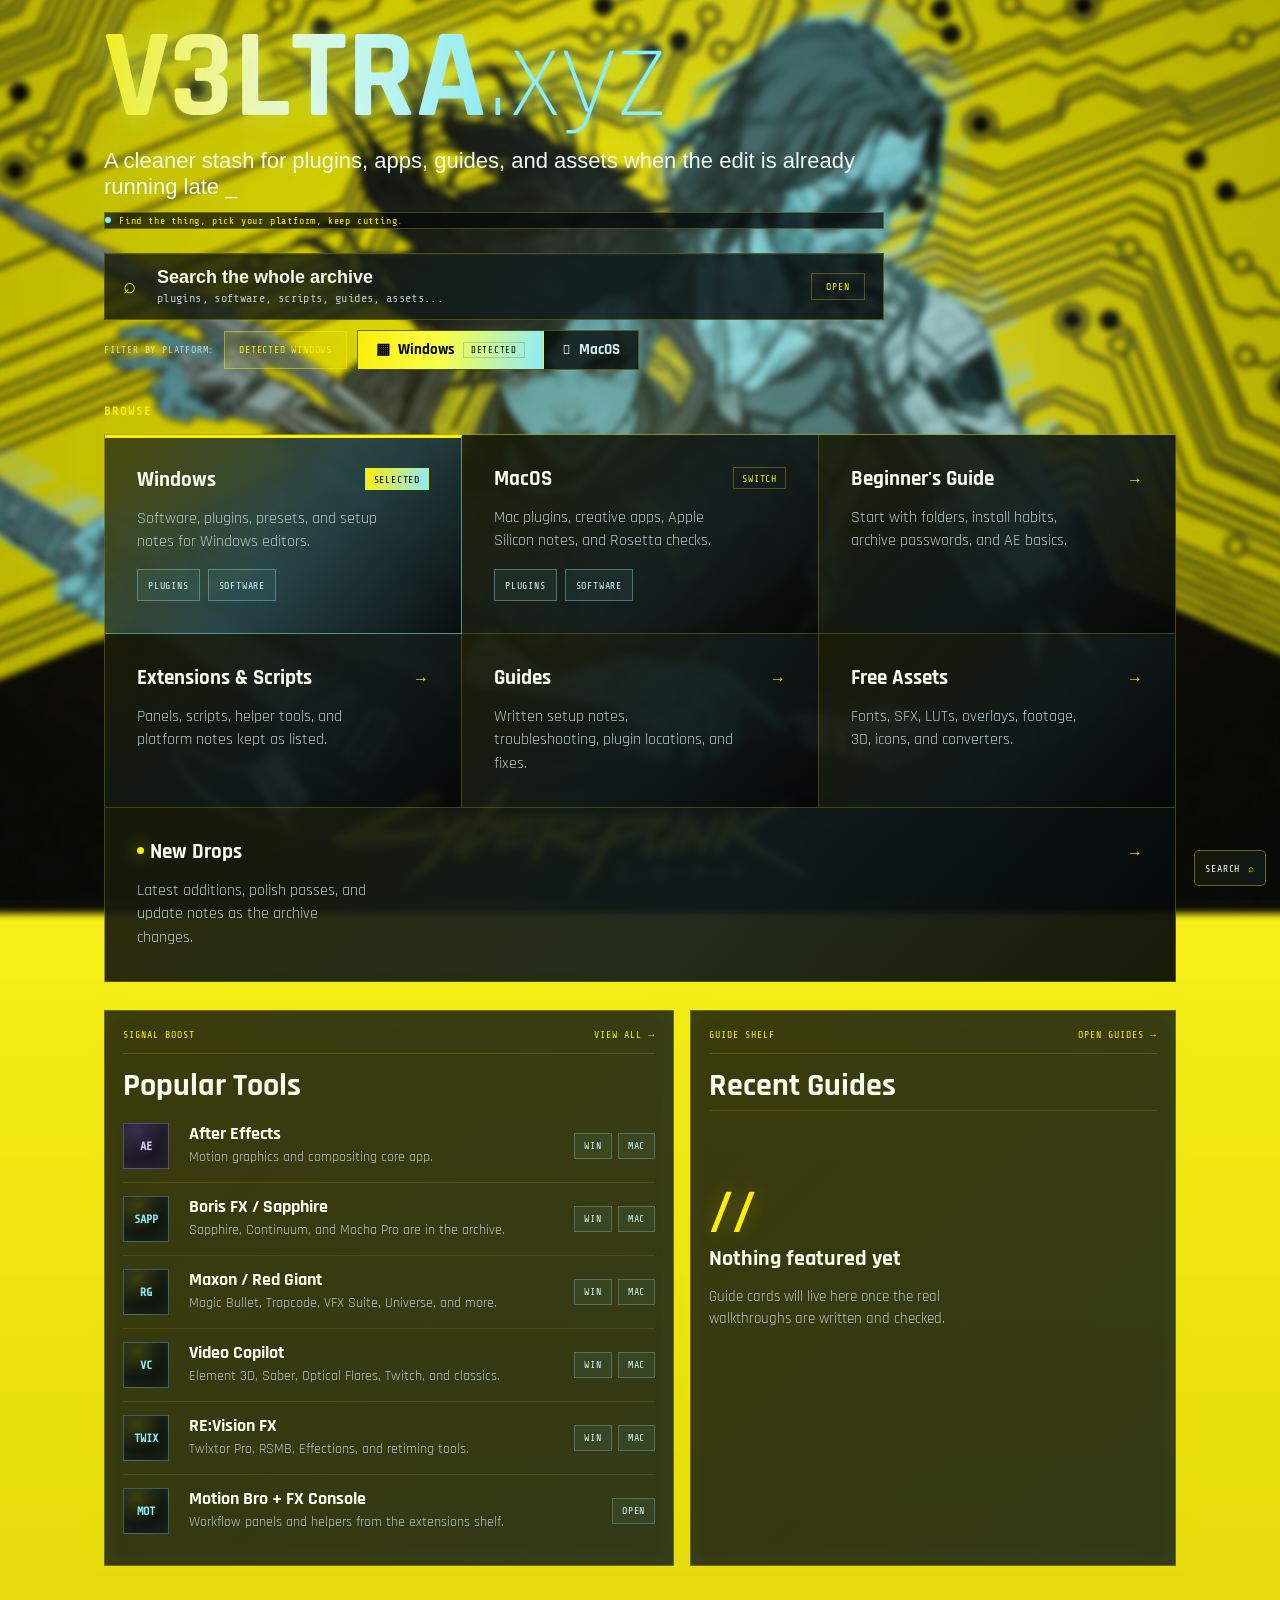
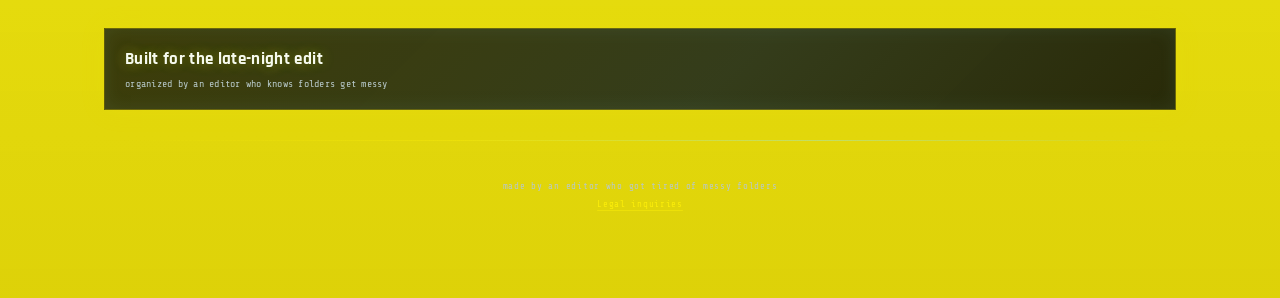
==== commit 79dad738: "Polish V3LTRA homepage" ====
--- a/index.html
+++ b/index.html
@@ -142,14 +142,9 @@
 </head>
 <body>
 <img id="bg-image" src="bg.webp" alt="">
-<canvas id="glow-canvas"></canvas>
-<canvas id="particle-canvas"></canvas>
-<canvas id="markers-canvas"></canvas>
-<div class="scanlines"></div>
 <div class="vignette"></div>
-<div class="glitch-strip"></div>
-
-<div class="page">
+
+<div class="page home-page">
   <div class="header">
     <div class="avatar-ring">
       <svg viewBox="0 0 90 90" fill="none" xmlns="http://www.w3.org/2000/svg">
@@ -163,9 +158,186 @@
       <div class="avatar-inner">V<span>3</span></div>
     </div>
     <div class="name" data-text="V3LTRA.xyz"><span class="core">V3LTRA</span><span class="ext">.xyz</span></div>
-    <div class="tagline">plugins, apps, and little things that save the edit <span class="cursor">_</span></div>
-    <div class="domain-status">cracked softwares, plugins, etc are virus free.</div>
+    <div class="tagline">A cleaner stash for plugins, apps, guides, and assets when the edit is already running late <span class="cursor">_</span></div>
+    <div class="domain-status">Find the thing, pick your platform, keep cutting.</div>
   </div>
+
+  <section class="home-control-panel" aria-label="Search and platform controls">
+    <button class="home-search" type="button" data-command-open aria-label="Search all V3LTRA resources">
+      <span class="home-search-icon" aria-hidden="true">&#8981;</span>
+      <span class="home-search-copy">
+        <strong>Search the whole archive</strong>
+        <small>plugins, software, scripts, guides, assets...</small>
+      </span>
+      <span class="home-search-open" aria-hidden="true">Open</span>
+    </button>
+    <div class="platform-control-row">
+      <span class="platform-label">Filter by platform:</span>
+      <span class="os-detect-chip" data-os-detected aria-live="polite">Detecting OS...</span>
+      <div class="platform-tabs" role="group" aria-label="Platform preference">
+        <button class="platform-tab active" type="button" data-platform="windows" aria-pressed="true">
+          <span aria-hidden="true">&#9638;</span>
+          Windows
+          <em data-detected-label>Detected</em>
+        </button>
+        <button class="platform-tab" type="button" data-platform="mac" aria-pressed="false">
+          <span aria-hidden="true">&#63743;</span>
+          MacOS
+          <em data-detected-label></em>
+        </button>
+      </div>
+    </div>
+  </section>
+
+  <section class="home-browse" aria-labelledby="browse-title">
+    <div class="home-section-label">Browse</div>
+    <div class="home-browse-grid">
+      <article class="browse-tile browse-tile-platform" data-platform-card="windows">
+        <div class="tile-top">
+          <h2 id="browse-title">Windows</h2>
+          <span class="tile-badge" data-platform-badge="windows">Detected</span>
+        </div>
+        <p class="tile-copy">Software, plugins, presets, and setup notes for Windows editors.</p>
+        <div class="tile-actions" aria-label="Windows resources">
+          <a href="plugins.html">Plugins</a>
+          <a href="software.html">Software</a>
+        </div>
+      </article>
+
+      <article class="browse-tile browse-tile-platform" data-platform-card="mac">
+        <div class="tile-top">
+          <h2>MacOS</h2>
+          <span class="tile-badge" data-platform-badge="mac">Switch</span>
+        </div>
+        <p class="tile-copy">Mac plugins, creative apps, Apple Silicon notes, and Rosetta checks.</p>
+        <div class="tile-actions" aria-label="Mac resources">
+          <a href="plugins-mac.html">Plugins</a>
+          <a href="software-mac.html">Software</a>
+        </div>
+      </article>
+
+      <a class="browse-tile" href="beginners-guide.html">
+        <span class="tile-arrow" aria-hidden="true">&#8594;</span>
+        <h2>Beginner's Guide</h2>
+        <p class="tile-copy">Start with folders, install habits, archive passwords, and AE basics.</p>
+      </a>
+
+      <a class="browse-tile" href="extensions.html">
+        <span class="tile-arrow" aria-hidden="true">&#8594;</span>
+        <h2>Extensions &amp; Scripts</h2>
+        <p class="tile-copy">Panels, scripts, helper tools, and platform notes kept as listed.</p>
+      </a>
+
+      <a class="browse-tile" href="guides.html">
+        <span class="tile-arrow" aria-hidden="true">&#8594;</span>
+        <h2>Guides</h2>
+        <p class="tile-copy">Written setup notes, troubleshooting, plugin locations, and fixes.</p>
+      </a>
+
+      <a class="browse-tile" href="free-assets.html">
+        <span class="tile-arrow" aria-hidden="true">&#8594;</span>
+        <h2>Free Assets</h2>
+        <p class="tile-copy">Fonts, SFX, LUTs, overlays, footage, 3D, icons, and converters.</p>
+      </a>
+
+      <a class="browse-tile browse-tile-live" href="new-drops.html">
+        <span class="tile-live-dot" aria-hidden="true"></span>
+        <span class="tile-arrow" aria-hidden="true">&#8594;</span>
+        <h2>New Drops</h2>
+        <p class="tile-copy">Latest additions, polish passes, and update notes as the archive changes.</p>
+      </a>
+    </div>
+  </section>
+
+  <section class="home-intel-grid" aria-label="Popular tools and guides">
+    <section class="home-panel popular-panel" aria-labelledby="popular-tools-title">
+      <div class="home-panel-head">
+        <span>Signal Boost</span>
+        <a href="plugins.html">View all &#8594;</a>
+      </div>
+      <h2 id="popular-tools-title">Popular Tools</h2>
+      <div class="popular-list">
+        <article class="popular-row">
+          <span class="tool-mark tool-mark-ae">AE</span>
+          <div class="popular-copy">
+            <h3>After Effects</h3>
+            <p>Motion graphics and compositing core app.</p>
+          </div>
+          <div class="platform-pills" aria-label="After Effects platform links">
+            <a href="software.html">Win</a>
+            <a href="software-mac.html">Mac</a>
+          </div>
+        </article>
+        <article class="popular-row">
+          <span class="tool-mark">SAPP</span>
+          <div class="popular-copy">
+            <h3>Boris FX / Sapphire</h3>
+            <p>Sapphire, Continuum, and Mocha Pro are in the archive.</p>
+          </div>
+          <div class="platform-pills" aria-label="Boris FX platform links">
+            <a href="plugins.html">Win</a>
+            <a href="plugins-mac.html">Mac</a>
+          </div>
+        </article>
+        <article class="popular-row">
+          <span class="tool-mark">RG</span>
+          <div class="popular-copy">
+            <h3>Maxon / Red Giant</h3>
+            <p>Magic Bullet, Trapcode, VFX Suite, Universe, and more.</p>
+          </div>
+          <div class="platform-pills" aria-label="Red Giant platform links">
+            <a href="plugins.html">Win</a>
+            <a href="plugins-mac.html">Mac</a>
+          </div>
+        </article>
+        <article class="popular-row">
+          <span class="tool-mark">VC</span>
+          <div class="popular-copy">
+            <h3>Video Copilot</h3>
+            <p>Element 3D, Saber, Optical Flares, Twitch, and classics.</p>
+          </div>
+          <div class="platform-pills" aria-label="Video Copilot platform links">
+            <a href="plugins.html">Win</a>
+            <a href="plugins-mac.html">Mac</a>
+          </div>
+        </article>
+        <article class="popular-row">
+          <span class="tool-mark">TWIX</span>
+          <div class="popular-copy">
+            <h3>RE:Vision FX</h3>
+            <p>Twixtor Pro, RSMB, Effections, and retiming tools.</p>
+          </div>
+          <div class="platform-pills" aria-label="RE:Vision FX platform links">
+            <a href="plugins.html">Win</a>
+            <a href="plugins-mac.html">Mac</a>
+          </div>
+        </article>
+        <article class="popular-row">
+          <span class="tool-mark">MOT</span>
+          <div class="popular-copy">
+            <h3>Motion Bro + FX Console</h3>
+            <p>Workflow panels and helpers from the extensions shelf.</p>
+          </div>
+          <div class="platform-pills" aria-label="Extension shelf link">
+            <a href="extensions.html">Open</a>
+          </div>
+        </article>
+      </div>
+    </section>
+
+    <section class="home-panel guide-panel-empty" aria-labelledby="recent-guides-title">
+      <div class="home-panel-head">
+        <span>Guide Shelf</span>
+        <a href="guides.html">Open guides &#8594;</a>
+      </div>
+      <h2 id="recent-guides-title">Recent Guides</h2>
+      <div class="guide-empty-state">
+        <span class="guide-empty-icon" aria-hidden="true">//</span>
+        <h3>Nothing featured yet</h3>
+        <p>Guide cards will live here once the real walkthroughs are written and checked.</p>
+      </div>
+    </section>
+  </section>
 
   <div class="divider">
     <div class="divider-line"></div>
@@ -173,8 +345,166 @@
     <div class="divider-line"></div>
   </div>
 
-  <div class="section-label">Browse the archive</div>
-  <div class="links">
+  <div class="home-groups" aria-label="Browse the V3LTRA archive">
+    <section class="home-group">
+      <div class="section-label">Windows shelf</div>
+      <div class="links">
+        <a class="link-card" href="plugins.html">
+          <div class="card-corner-bl"></div>
+          <div class="card-header">
+            <div class="card-icon" style="color:#00f5ff;">&#11041;</div>
+            <div>
+              <div class="card-title">Plugins &amp; Presets - Windows</div>
+              <div class="card-sub">84 plugins from 25 vendors</div>
+            </div>
+            <div class="card-arrow">&#8594;</div>
+          </div>
+        </a>
+        <a class="link-card" href="software.html">
+          <div class="card-corner-bl"></div>
+          <div class="card-header">
+            <div class="card-icon" style="color:#d4922e;">&#9638;</div>
+            <div>
+              <div class="card-title">Software &amp; Configs - Windows</div>
+              <div class="card-sub">13 apps and 24 builds</div>
+            </div>
+            <div class="card-arrow">&#8594;</div>
+          </div>
+        </a>
+      </div>
+    </section>
+
+    <section class="home-group">
+      <div class="section-label">Mac shelf</div>
+      <div class="links">
+        <a class="link-card" href="plugins-mac.html">
+          <div class="card-corner-bl"></div>
+          <div class="card-header">
+            <div class="card-icon" style="color:#ff2d95;">&#11041;</div>
+            <div>
+              <div class="card-title">Plugins &amp; Presets - Mac</div>
+              <div class="card-sub">85 plugins from 16 vendors</div>
+            </div>
+            <div class="card-arrow">&#8594;</div>
+          </div>
+        </a>
+        <a class="link-card" href="software-mac.html">
+          <div class="card-corner-bl"></div>
+          <div class="card-header">
+            <div class="card-icon" style="color:#fff0a0;">&#9638;</div>
+            <div>
+              <div class="card-title">Software - Mac</div>
+              <div class="card-sub">8 apps and 29 builds</div>
+            </div>
+            <div class="card-arrow">&#8594;</div>
+          </div>
+        </a>
+      </div>
+    </section>
+
+    <section class="home-group">
+      <div class="section-label">Shared tools</div>
+      <div class="links">
+        <a class="link-card" href="extensions.html">
+          <div class="card-corner-bl"></div>
+          <div class="card-header">
+            <div class="card-icon" style="color:#ff2d95;">&#9672;</div>
+            <div>
+              <div class="card-title">Extensions &amp; Scripts</div>
+              <div class="card-sub">51 extensions + 40 scripts, platform notes kept as listed</div>
+            </div>
+            <div class="card-arrow">&#8594;</div>
+          </div>
+        </a>
+        <a class="link-card" href="guides.html">
+          <div class="card-corner-bl"></div>
+          <div class="card-header">
+            <div class="card-icon" style="color:#00f5ff;">&#9635;</div>
+            <div>
+              <div class="card-title">Guides</div>
+              <div class="card-sub">Windows guides + macOS guides</div>
+            </div>
+            <div class="card-arrow">&#8594;</div>
+          </div>
+        </a>
+      </div>
+    </section>
+
+    <section class="home-group">
+      <div class="section-label">Shelves being labeled</div>
+      <div class="links compact-links">
+        <a class="link-card" href="free-assets.html">
+          <div class="card-corner-bl"></div>
+          <div class="card-header">
+            <div class="card-icon" style="color:#75ffb0;">&#9633;</div>
+            <div>
+              <div class="card-title">Free Assets</div>
+              <div class="card-sub">fonts, SFX, LUTs, footage, icons, 3D</div>
+            </div>
+            <div class="card-arrow">&#8594;</div>
+          </div>
+        </a>
+        <a class="link-card" href="tutorials.html">
+          <div class="card-corner-bl"></div>
+          <div class="card-header">
+            <div class="card-icon" style="color:#00f5ff;">&#9702;</div>
+            <div>
+              <div class="card-title">Tutorials</div>
+              <div class="card-sub">video and written walkthroughs coming next</div>
+            </div>
+            <div class="card-arrow">&#8594;</div>
+          </div>
+        </a>
+        <a class="link-card" href="new-drops.html">
+          <div class="card-corner-bl"></div>
+          <div class="card-header">
+            <div class="card-icon" style="color:#ff2d95;">&#9671;</div>
+            <div>
+              <div class="card-title">New Drops</div>
+              <div class="card-sub">latest additions feed</div>
+            </div>
+            <div class="card-arrow">&#8594;</div>
+          </div>
+        </a>
+        <a class="link-card" href="status.html">
+          <div class="card-corner-bl"></div>
+          <div class="card-header">
+            <div class="card-icon" style="color:#75ffb0;">&#9673;</div>
+            <div>
+              <div class="card-title">Status &amp; Changelog</div>
+              <div class="card-sub">updates, checks, and maintenance notes</div>
+            </div>
+            <div class="card-arrow">&#8594;</div>
+          </div>
+        </a>
+        <a class="link-card" href="faq.html">
+          <div class="card-corner-bl"></div>
+          <div class="card-header">
+            <div class="card-icon" style="color:#d4922e;">?</div>
+            <div>
+              <div class="card-title">FAQ</div>
+              <div class="card-sub">passwords, requests, and broken-link notes</div>
+            </div>
+            <div class="card-arrow">&#8594;</div>
+          </div>
+        </a>
+        <a class="link-card help-card" href="https://discord.gg/v3ltra" target="_blank" rel="noopener noreferrer">
+          <div class="card-corner-bl"></div>
+          <div class="card-header">
+            <div class="card-icon" style="color:#ff2d95;">?</div>
+            <div>
+              <div class="card-title">Need Help? Join the <b>DISCORD</b></div>
+              <div class="card-sub">Questions, updates &amp; resources - boosts help the server grow</div>
+            </div>
+            <div class="card-arrow">&#8599;</div>
+          </div>
+        </a>
+      </div>
+    </section>
+  </div>
+
+  <div class="section-label legacy-home-label">Browse the archive</div>
+  <div class="links legacy-home-links">
     <a class="link-card" href="plugins.html">
       <div class="card-corner-bl"></div>
       <div class="card-header">
@@ -255,8 +585,8 @@
   </div>
   <div class="lounge-banner">
     <div class="lounge-copy">
-      <div class="card-title">Made for the 2 A.M. Edit</div>
-      <div class="card-sub">organized by an actual editor</div>
+      <div class="card-title">Built for the late-night edit</div>
+      <div class="card-sub">organized by an editor who knows folders get messy</div>
     </div>
   </div>
 
@@ -264,7 +594,7 @@
   <div class="footer"><div>made by an editor who got tired of messy folders</div><div><a href="mailto:vltralegal@gmail.com">Legal inquiries</a></div></div>
 </div>
 
-<script>
+<script type="text/plain" data-disabled="background-effects">
 
 
 
@@ -506,5 +836,6 @@
 }
 requestAnimationFrame(mkLoop);
 </script>
+<script src="v3ltra.js" defer></script>
 </body>
 </html>
--- a/curated.css
+++ b/curated.css
@@ -592,3 +592,1929 @@
 .help-card .card-sub {
   color: #d9a0a7 !important;
 }
+
+/* Final polish pass: restore the V3LTRA cyan/pink identity and clean up the repo pages. */
+:root {
+  --v3-bg: #05030a;
+  --v3-panel: rgba(6, 9, 15, 0.9);
+  --v3-panel-strong: rgba(9, 13, 21, 0.96);
+  --v3-cyan: #00f5ff;
+  --v3-pink: #ff2d95;
+  --v3-gold: #fff0a0;
+  --v3-green: #75ffb0;
+  --v3-text: #eef6f8;
+  --v3-muted: #9fb0ba;
+  --v3-border: rgba(0, 245, 255, 0.18);
+  --v3-hot-border: rgba(255, 45, 149, 0.28);
+  --v3-radius: 6px;
+  --v3-fast: 170ms ease;
+}
+
+html {
+  scroll-behavior: smooth;
+  scroll-padding-top: 88px;
+}
+
+body {
+  min-height: 100%;
+  font-family: "Rajdhani", sans-serif;
+  color: var(--v3-text) !important;
+  background:
+    radial-gradient(circle at 15% 6%, rgba(0, 245, 255, 0.08), transparent 28%),
+    radial-gradient(circle at 82% 18%, rgba(255, 45, 149, 0.08), transparent 30%),
+    var(--v3-bg) !important;
+}
+
+#bg-image {
+  filter: blur(1.2px) brightness(0.42) saturate(0.95) !important;
+  transform: scale(1.012);
+}
+
+#glow-canvas { opacity: 0.16 !important; }
+#particle-canvas { opacity: 0.1 !important; }
+#markers-canvas { opacity: 0.08 !important; }
+
+:focus-visible {
+  outline: 2px solid var(--v3-cyan) !important;
+  outline-offset: 3px;
+}
+
+.page {
+  width: min(100% - 24px, 900px);
+  max-width: 900px !important;
+}
+
+.home-groups {
+  width: 100%;
+  display: grid;
+  gap: 22px;
+  margin-bottom: 32px;
+}
+
+.home-group {
+  min-width: 0;
+}
+
+.home-group .links {
+  margin-bottom: 0 !important;
+}
+
+.compact-links {
+  gap: 10px !important;
+}
+
+.legacy-home-label,
+.legacy-home-links {
+  display: none !important;
+}
+
+.nav {
+  position: sticky;
+  top: 8px;
+  z-index: 30;
+  display: flex !important;
+  align-items: center;
+  gap: 8px !important;
+  overflow-x: auto;
+  padding: 5px 4px 7px;
+  margin: 0 -4px 30px !important;
+  scrollbar-width: thin;
+  -webkit-overflow-scrolling: touch;
+}
+
+.nav a {
+  flex: 0 0 auto;
+  min-height: 34px;
+  display: inline-flex;
+  align-items: center;
+  border-radius: 4px;
+  white-space: nowrap;
+  color: #e7edf0 !important;
+  background: rgba(5, 8, 13, 0.8) !important;
+  border-color: rgba(0, 245, 255, 0.16) !important;
+  box-shadow: none !important;
+}
+
+.nav a:hover,
+.nav a.active {
+  color: var(--v3-cyan) !important;
+  border-color: rgba(0, 245, 255, 0.48) !important;
+  background: rgba(0, 245, 255, 0.07) !important;
+  box-shadow: inset 0 -2px 0 rgba(255, 45, 149, 0.55) !important;
+}
+
+.phead h1 {
+  color: var(--v3-text) !important;
+  background: none !important;
+  padding: 0 !important;
+  clip-path: none !important;
+  text-shadow: 0 0 18px rgba(0, 245, 255, 0.22), 0 0 30px rgba(255, 45, 149, 0.14) !important;
+}
+
+.phead .sub,
+.tagline,
+.domain-status {
+  border: 1px solid rgba(0, 245, 255, 0.12);
+  color: #b8c8cf !important;
+}
+
+.section-label {
+  color: #dff9fb !important;
+  background: rgba(5, 8, 13, 0.84) !important;
+  border: 1px solid rgba(0, 245, 255, 0.18) !important;
+  border-left: 3px solid var(--v3-pink) !important;
+  border-radius: 4px;
+  clip-path: none !important;
+}
+
+.link-card,
+.vendor,
+.tool-card,
+.stat,
+.notice,
+.master-folder,
+.locked-files-banner,
+.folder-cta,
+.guide-panel,
+.jump-card,
+.guide-link,
+.fix-panel,
+.building-panel,
+.building-card {
+  border: 1px solid var(--v3-border) !important;
+  border-left: 2px solid rgba(255, 45, 149, 0.52) !important;
+  border-radius: var(--v3-radius) !important;
+  background:
+    linear-gradient(135deg, rgba(255, 45, 149, 0.035), rgba(0, 245, 255, 0.03)),
+    var(--v3-panel) !important;
+  box-shadow: none !important;
+  backdrop-filter: blur(10px);
+}
+
+.link-card:hover,
+.vendor:hover,
+.tool-card:hover,
+.guide-link:hover,
+.jump-card:hover,
+.building-cta:hover {
+  border-color: rgba(0, 245, 255, 0.46) !important;
+  background:
+    linear-gradient(135deg, rgba(0, 245, 255, 0.055), rgba(255, 45, 149, 0.055)),
+    var(--v3-panel-strong) !important;
+  transform: translateY(-1px) !important;
+}
+
+.card-icon,
+.card-arrow,
+.s-icon,
+.vendor-chevron,
+.tutorial-chevron {
+  color: var(--v3-cyan) !important;
+}
+
+.card-title,
+.vendor-name,
+.guide-panel h2,
+.building-panel h2,
+.building-card h3 {
+  color: var(--v3-text) !important;
+  letter-spacing: 0.02em !important;
+}
+
+.card-sub,
+.vendor-desc,
+.tutorial-note,
+.tutorial-mini,
+.guide-panel p,
+.building-panel p,
+.building-card p {
+  color: var(--v3-muted) !important;
+}
+
+.help-card {
+  border-color: rgba(255, 45, 149, 0.4) !important;
+  border-left-color: var(--v3-pink) !important;
+  background:
+    linear-gradient(110deg, rgba(255, 45, 149, 0.1), rgba(0, 245, 255, 0.045)),
+    rgba(7, 10, 17, 0.92) !important;
+}
+
+.notice,
+.master-folder,
+.locked-files-banner {
+  border-left-color: var(--v3-cyan) !important;
+}
+
+.vendor-tag,
+.type-badge,
+.compat-badge {
+  color: #9beff2 !important;
+  border-color: rgba(0, 245, 255, 0.24) !important;
+  background: rgba(0, 245, 255, 0.05) !important;
+}
+
+.yt-btn,
+.yt-link,
+.tool-link.yt,
+.tutorial-link.yt {
+  border-color: rgba(255, 45, 149, 0.36) !important;
+  background: rgba(255, 45, 149, 0.055) !important;
+}
+
+.search-wrap input {
+  border-radius: 5px;
+}
+
+.search-wrap input:focus {
+  border-color: rgba(0, 245, 255, 0.68) !important;
+  box-shadow: 0 0 0 3px rgba(0, 245, 255, 0.08) !important;
+}
+
+.no-results {
+  padding: 24px 18px !important;
+  border: 1px solid rgba(255, 45, 149, 0.22);
+  border-left: 2px solid rgba(255, 45, 149, 0.6);
+  border-radius: 6px;
+  background: rgba(255, 45, 149, 0.045);
+  color: var(--v3-muted) !important;
+  text-align: left !important;
+}
+
+.no-results strong,
+.no-results span {
+  display: block;
+}
+
+.no-results strong {
+  color: var(--v3-text);
+  margin-bottom: 4px;
+}
+
+.building-page {
+  max-width: 880px !important;
+}
+
+.building-panel {
+  width: 100%;
+  padding: clamp(18px, 5vw, 34px);
+  margin-top: 18px;
+  overflow: hidden;
+  position: relative;
+}
+
+.building-panel::after {
+  content: "";
+  position: absolute;
+  inset: 0;
+  background: linear-gradient(90deg, transparent, rgba(0, 245, 255, 0.11), transparent);
+  transform: translateX(-110%);
+  animation: building-sweep 5s ease-in-out infinite;
+  pointer-events: none;
+}
+
+@keyframes building-sweep {
+  0%, 48% { transform: translateX(-110%); }
+  80%, 100% { transform: translateX(110%); }
+}
+
+.building-panel h2 {
+  margin: 16px 0 8px;
+  font-size: clamp(28px, 7vw, 48px);
+  line-height: 0.95;
+}
+
+.building-grid {
+  display: grid;
+  grid-template-columns: repeat(auto-fit, minmax(190px, 1fr));
+  gap: 12px;
+  margin-top: 18px;
+}
+
+.building-card {
+  padding: 15px;
+}
+
+.building-card h3 {
+  margin-bottom: 6px;
+  font-size: 20px;
+}
+
+.building-cta {
+  display: inline-flex;
+  align-items: center;
+  justify-content: center;
+  min-height: 38px;
+  margin-top: 18px;
+  padding: 9px 13px;
+  border: 1px solid rgba(0, 245, 255, 0.32);
+  border-radius: 5px;
+  background: rgba(0, 245, 255, 0.055);
+  color: var(--v3-cyan);
+  text-decoration: none;
+  font: 10px "Share Tech Mono", monospace;
+  letter-spacing: 0.1em;
+  text-transform: uppercase;
+  transition: border-color var(--v3-fast), background var(--v3-fast), transform var(--v3-fast);
+}
+
+.pw {
+  cursor: pointer;
+  border-radius: 3px;
+}
+
+.pw:hover {
+  border-color: rgba(117, 255, 176, 0.5) !important;
+  color: #c7ffe0 !important;
+}
+
+.toast-hub {
+  position: fixed;
+  right: 14px;
+  bottom: 14px;
+  z-index: 90;
+  display: grid;
+  gap: 8px;
+  pointer-events: none;
+}
+
+.toast {
+  opacity: 0;
+  transform: translateY(8px);
+  padding: 10px 12px;
+  border: 1px solid rgba(117, 255, 176, 0.36);
+  border-radius: 5px;
+  background: rgba(5, 12, 16, 0.94);
+  color: #c7ffe0;
+  font: 10px "Share Tech Mono", monospace;
+  letter-spacing: 0.08em;
+  text-transform: uppercase;
+  transition: opacity 180ms ease, transform 180ms ease;
+}
+
+.toast.show {
+  opacity: 1;
+  transform: translateY(0);
+}
+
+.cmd-trigger {
+  position: fixed;
+  right: 14px;
+  bottom: 14px;
+  z-index: 70;
+  display: inline-flex;
+  align-items: center;
+  gap: 8px;
+  min-height: 36px;
+  padding: 8px 10px;
+  border: 1px solid rgba(0, 245, 255, 0.28);
+  border-radius: 5px;
+  background: rgba(5, 8, 13, 0.92);
+  color: var(--v3-text);
+  font: 10px "Share Tech Mono", monospace;
+  letter-spacing: 0.08em;
+  text-transform: uppercase;
+  cursor: pointer;
+}
+
+.cmd-trigger kbd {
+  padding: 2px 5px;
+  border: 1px solid rgba(255, 255, 255, 0.14);
+  border-radius: 3px;
+  color: var(--v3-cyan);
+  font: inherit;
+}
+
+.command-shell {
+  position: fixed;
+  inset: 0;
+  z-index: 100;
+  display: none;
+}
+
+.command-shell[aria-hidden="false"] {
+  display: block;
+}
+
+.cmd-backdrop {
+  position: absolute;
+  inset: 0;
+  background: rgba(1, 2, 6, 0.72);
+  backdrop-filter: blur(8px);
+}
+
+.cmd-box {
+  position: relative;
+  width: min(720px, calc(100vw - 22px));
+  max-height: min(720px, calc(100vh - 28px));
+  margin: 14px auto;
+  overflow: hidden;
+  border: 1px solid rgba(0, 245, 255, 0.24);
+  border-radius: 8px;
+  background: rgba(5, 8, 14, 0.97);
+}
+
+.cmd-line {
+  display: grid;
+  grid-template-columns: auto 1fr auto;
+  gap: 10px;
+  align-items: center;
+  padding: 12px;
+  border-bottom: 1px solid rgba(0, 245, 255, 0.14);
+}
+
+.cmd-line span {
+  color: var(--v3-pink);
+  font: 700 12px "Share Tech Mono", monospace;
+}
+
+.cmd-line input {
+  min-width: 0;
+  border: 0;
+  outline: 0;
+  background: transparent;
+  color: var(--v3-text);
+  font: 600 16px "Rajdhani", sans-serif;
+}
+
+.cmd-line button {
+  width: 32px;
+  height: 32px;
+  border: 1px solid rgba(0, 245, 255, 0.18);
+  border-radius: 4px;
+  background: rgba(0, 245, 255, 0.045);
+  color: var(--v3-text);
+}
+
+.cmd-results {
+  max-height: min(610px, calc(100vh - 112px));
+  overflow: auto;
+  padding: 8px;
+}
+
+.cmd-group {
+  padding: 12px 8px 6px;
+  color: var(--v3-cyan);
+  font: 10px "Share Tech Mono", monospace;
+  letter-spacing: 0.16em;
+  text-transform: uppercase;
+}
+
+.cmd-result {
+  width: 100%;
+  display: grid;
+  grid-template-columns: minmax(0, 1fr) auto;
+  gap: 12px;
+  align-items: center;
+  padding: 11px 10px;
+  border: 1px solid transparent;
+  border-radius: 4px;
+  background: transparent;
+  color: var(--v3-text);
+  text-align: left;
+  cursor: pointer;
+}
+
+.cmd-result strong,
+.cmd-result small {
+  display: block;
+}
+
+.cmd-result small {
+  margin-top: 3px;
+  color: var(--v3-muted);
+  font-size: 12px;
+}
+
+.cmd-result em {
+  color: #667981;
+  font: 10px "Share Tech Mono", monospace;
+  font-style: normal;
+  text-transform: uppercase;
+}
+
+.cmd-result.active,
+.cmd-result:hover {
+  border-color: rgba(0, 245, 255, 0.32);
+  background: rgba(0, 245, 255, 0.06);
+}
+
+.cmd-empty {
+  padding: 28px 12px;
+  color: var(--v3-muted);
+  font: 12px "Share Tech Mono", monospace;
+}
+
+.reveal {
+  opacity: 0;
+  transform: translateY(10px);
+  transition: opacity 220ms ease, transform 220ms ease, border-color var(--v3-fast), background var(--v3-fast);
+}
+
+.reveal.visible {
+  opacity: 1;
+  transform: translateY(0);
+}
+
+@media (min-width: 760px) {
+  .home-groups {
+    grid-template-columns: repeat(2, minmax(0, 1fr));
+    align-items: start;
+  }
+
+  .cmd-box {
+    margin-top: 7vh;
+  }
+}
+
+@media (max-width: 600px) {
+  .page {
+    width: min(100% - 22px, 900px);
+    padding-top: 30px !important;
+  }
+
+  .nav {
+    margin-bottom: 24px !important;
+  }
+
+  .cmd-trigger {
+    right: 10px;
+    bottom: 10px;
+    padding: 8px;
+  }
+
+  .cmd-trigger span {
+    display: none;
+  }
+
+  .cmd-result {
+    grid-template-columns: minmax(0, 1fr);
+  }
+}
+
+@media (prefers-reduced-motion: reduce) {
+  .reveal,
+  .toast,
+  .building-panel::after {
+    opacity: 1 !important;
+    transform: none !important;
+    animation: none !important;
+    transition: none !important;
+  }
+}
+
+/* Shared page safety rails for the newer static shells. */
+*,
+*::before,
+*::after {
+  box-sizing: border-box;
+}
+
+html,
+body {
+  width: 100%;
+  margin: 0;
+  overflow-x: hidden;
+}
+
+#bg-image {
+  position: fixed !important;
+  inset: 0 !important;
+  width: 100vw !important;
+  height: 100vh !important;
+  object-fit: cover !important;
+  z-index: 0 !important;
+  pointer-events: none;
+}
+
+.scanlines,
+.vignette {
+  position: fixed;
+  inset: 0;
+  pointer-events: none;
+}
+
+.scanlines {
+  z-index: 4;
+}
+
+.vignette {
+  z-index: 5;
+}
+
+.page {
+  position: relative;
+  z-index: 10;
+  margin-left: auto;
+  margin-right: auto;
+}
+
+.nav {
+  width: 100%;
+  max-width: 100%;
+  margin-left: 0 !important;
+  margin-right: 0 !important;
+  overscroll-behavior-x: contain;
+  scrollbar-width: none;
+}
+
+.nav::-webkit-scrollbar {
+  display: none;
+}
+
+.nav a {
+  padding: 9px 10px;
+  border: 1px solid rgba(0, 245, 255, 0.18);
+  text-decoration: none !important;
+  font: 700 10px "Share Tech Mono", monospace;
+  line-height: 1;
+}
+
+.phead {
+  width: 100%;
+}
+
+.phead h1 {
+  margin: 0 0 12px;
+  color: #fff !important;
+  font-family: "Rajdhani", sans-serif !important;
+  font-size: clamp(42px, 10vw, 76px);
+  font-weight: 700;
+  line-height: 0.92;
+}
+
+.phead .sub {
+  display: inline-flex;
+  max-width: 100%;
+  padding: 5px 8px;
+  background: rgba(5, 8, 13, 0.72);
+  font-family: "Share Tech Mono", monospace;
+  font-size: 11px;
+  line-height: 1.55;
+}
+
+.building-panel h2,
+.building-card h3 {
+  font-family: "Rajdhani", sans-serif;
+  font-weight: 700;
+}
+
+.building-panel p,
+.building-card p {
+  margin: 0;
+  font-family: "Rajdhani", sans-serif;
+  font-size: 16px;
+  line-height: 1.55;
+}
+
+.building-page .reveal {
+  opacity: 1;
+  transform: none;
+}
+
+/* Bright cyberpunk landing pass. */
+:root {
+  --v3-bg: #302b2a;
+  --v3-panel: rgba(57, 49, 49, 0.82);
+  --v3-panel-strong: rgba(72, 58, 62, 0.92);
+  --v3-line: rgba(255, 154, 195, 0.22);
+  --v3-line-cyan: rgba(0, 245, 255, 0.2);
+}
+
+body {
+  background:
+    radial-gradient(circle at 16% 0%, rgba(255, 154, 195, 0.16), transparent 28%),
+    radial-gradient(circle at 82% 14%, rgba(0, 245, 255, 0.11), transparent 31%),
+    linear-gradient(135deg, #352f2e, #241f20 58%, #30272d) !important;
+}
+
+#bg-image {
+  opacity: 0.58;
+  filter: blur(10px) brightness(0.72) saturate(0.78) !important;
+  transform: scale(1.08) !important;
+}
+
+.vignette {
+  background:
+    linear-gradient(180deg, rgba(48, 43, 42, 0.18), rgba(20, 17, 19, 0.48)),
+    radial-gradient(ellipse at center, transparent 38%, rgba(17, 14, 16, 0.62) 100%) !important;
+}
+
+.home-page {
+  width: min(100% - 48px, 1120px);
+  max-width: 1120px !important;
+  align-items: stretch !important;
+  padding: 26px 24px 86px !important;
+}
+
+.home-page .header {
+  width: min(780px, 100%);
+  margin: 0 0 24px !important;
+  text-align: left;
+}
+
+.home-page .avatar-ring {
+  display: none;
+}
+
+.home-page .name {
+  font-size: clamp(58px, 10vw, 126px) !important;
+  font-weight: 700 !important;
+  letter-spacing: 0 !important;
+  line-height: 0.84 !important;
+  text-transform: none !important;
+  text-shadow: 0 0 26px rgba(255, 154, 195, 0.22), 0 0 36px rgba(0, 245, 255, 0.12) !important;
+}
+
+.home-page .name .core {
+  background: linear-gradient(96deg, #ff9fc8 0%, #ffd6e7 48%, #d8fbff 100%) !important;
+  -webkit-background-clip: text !important;
+  background-clip: text !important;
+  color: transparent !important;
+  filter: drop-shadow(0 0 15px rgba(255, 154, 195, 0.2)) !important;
+}
+
+.home-page .name .ext {
+  color: #9df6ff !important;
+  font-weight: 300 !important;
+  letter-spacing: 0 !important;
+  text-shadow: 0 0 18px rgba(0, 245, 255, 0.52) !important;
+}
+
+.home-page .tagline {
+  display: block !important;
+  max-width: 760px;
+  margin-top: 16px !important;
+  padding: 0 !important;
+  border: 0 !important;
+  background: transparent !important;
+  color: #decfd0 !important;
+  font: 500 clamp(18px, 2vw, 22px) "Rajdhani", sans-serif !important;
+  letter-spacing: 0 !important;
+  line-height: 1.35;
+  text-shadow: none !important;
+}
+
+.home-page .domain-status {
+  justify-content: flex-start !important;
+  margin: 12px 0 0 !important;
+  color: #f4a9c6 !important;
+  font-size: 10px !important;
+  letter-spacing: 0.08em !important;
+  text-shadow: none !important;
+}
+
+.home-page > .divider,
+.home-page > .home-groups {
+  display: none !important;
+}
+
+.home-control-panel {
+  width: min(780px, 100%);
+  margin: 0 0 34px;
+}
+
+.home-search {
+  width: 100%;
+  min-height: 64px;
+  display: grid;
+  grid-template-columns: auto minmax(0, 1fr) auto;
+  align-items: center;
+  gap: 14px;
+  padding: 14px 18px;
+  border: 1px solid rgba(255, 154, 195, 0.34);
+  border-radius: 0;
+  background: rgba(58, 50, 50, 0.72);
+  color: #f8eff1;
+  text-align: left;
+  cursor: pointer;
+  box-shadow: inset 0 1px 0 rgba(255, 255, 255, 0.05);
+  transition: border-color 180ms ease, background 180ms ease, transform 180ms ease;
+}
+
+.home-search:hover,
+.home-search:focus-visible {
+  border-color: rgba(0, 245, 255, 0.54);
+  background: rgba(67, 55, 59, 0.86);
+  transform: translateY(-1px);
+}
+
+.home-search-icon {
+  width: 20px;
+  color: #f4a9c6;
+  font-size: 22px;
+  line-height: 1;
+}
+
+.home-search-copy strong,
+.home-search-copy small {
+  display: block;
+}
+
+.home-search-copy strong {
+  color: #fff7f9;
+  font-size: 18px;
+  line-height: 1.1;
+}
+
+.home-search-copy small {
+  margin-top: 3px;
+  color: #bfaeb0;
+  font: 12px "Share Tech Mono", monospace;
+  letter-spacing: 0.03em;
+}
+
+.home-search-open {
+  min-width: 54px;
+  padding: 7px 10px;
+  border: 1px solid rgba(255, 154, 195, 0.28);
+  color: #ffd5e5;
+  font: 10px "Share Tech Mono", monospace;
+  letter-spacing: 0.08em;
+  text-align: center;
+  text-transform: uppercase;
+}
+
+.platform-tabs {
+  display: inline-flex;
+  margin-top: 8px;
+  border: 1px solid rgba(255, 154, 195, 0.22);
+  background: rgba(50, 43, 43, 0.68);
+}
+
+.platform-tab {
+  min-height: 38px;
+  display: inline-flex;
+  align-items: center;
+  gap: 8px;
+  padding: 0 18px;
+  border: 0;
+  border-right: 1px solid rgba(255, 154, 195, 0.18);
+  background: transparent;
+  color: #cabbbd;
+  font: 700 15px "Rajdhani", sans-serif;
+  cursor: pointer;
+}
+
+.platform-tab:last-child {
+  border-right: 0;
+}
+
+.platform-tab.active {
+  background: #ff9fc8;
+  color: #171113;
+}
+
+.platform-tab em {
+  display: none;
+  padding: 2px 7px;
+  border: 1px solid rgba(23, 17, 19, 0.18);
+  font: 9px "Share Tech Mono", monospace;
+  font-style: normal;
+  letter-spacing: 0.08em;
+  text-transform: uppercase;
+}
+
+.platform-tab.active em:not(:empty) {
+  display: inline-flex;
+}
+
+.home-browse {
+  width: 100%;
+}
+
+.home-section-label {
+  margin-bottom: 16px;
+  color: #f4a9c6;
+  font: 700 12px "Share Tech Mono", monospace;
+  letter-spacing: 0.16em;
+  text-transform: uppercase;
+}
+
+.home-browse-grid {
+  display: grid;
+  grid-template-columns: repeat(3, minmax(0, 1fr));
+  border-top: 1px solid var(--v3-line);
+  border-left: 1px solid var(--v3-line);
+  background: rgba(48, 40, 41, 0.52);
+}
+
+.browse-tile {
+  min-height: 174px;
+  position: relative;
+  display: flex;
+  flex-direction: column;
+  gap: 16px;
+  padding: 32px;
+  border-right: 1px solid var(--v3-line);
+  border-bottom: 1px solid var(--v3-line);
+  background: rgba(47, 41, 40, 0.64);
+  color: #f7f0ee;
+  text-decoration: none;
+  overflow: hidden;
+  transition: background 190ms ease, transform 190ms ease, border-color 190ms ease;
+}
+
+.browse-tile::before {
+  content: "";
+  position: absolute;
+  inset: 0;
+  background: linear-gradient(125deg, rgba(255, 154, 195, 0.16), rgba(0, 245, 255, 0.06));
+  opacity: 0;
+  transition: opacity 190ms ease;
+  pointer-events: none;
+}
+
+.browse-tile:hover,
+.browse-tile:focus-visible,
+.browse-tile.is-active-platform {
+  background: rgba(73, 57, 62, 0.84);
+}
+
+.browse-tile:hover::before,
+.browse-tile:focus-visible::before,
+.browse-tile.is-active-platform::before {
+  opacity: 1;
+}
+
+.browse-tile.is-active-platform {
+  border-top: 3px solid #ff9fc8;
+  padding-top: 30px;
+}
+
+.tile-top {
+  position: relative;
+  z-index: 1;
+  display: flex;
+  align-items: center;
+  gap: 10px;
+  justify-content: space-between;
+}
+
+.browse-tile h2 {
+  position: relative;
+  z-index: 1;
+  margin: 0;
+  color: #fff7f6;
+  font: 700 21px "Rajdhani", sans-serif;
+  line-height: 1.1;
+}
+
+.tile-copy {
+  position: relative;
+  z-index: 1;
+  max-width: 30ch;
+  margin: 0;
+  color: #cbbdc0;
+  font-size: 16px;
+  line-height: 1.45;
+}
+
+.tile-arrow {
+  position: absolute;
+  top: 34px;
+  right: 32px;
+  z-index: 1;
+  color: #ffb3d0;
+  transition: transform 180ms ease, color 180ms ease;
+}
+
+.browse-tile:hover .tile-arrow,
+.browse-tile:focus-visible .tile-arrow {
+  color: #9df6ff;
+  transform: translateX(4px);
+}
+
+.tile-badge {
+  position: relative;
+  z-index: 1;
+  display: inline-flex;
+  min-height: 22px;
+  align-items: center;
+  padding: 2px 8px;
+  border: 1px solid rgba(255, 154, 195, 0.42);
+  color: #ffb3d0;
+  font: 10px "Share Tech Mono", monospace;
+  letter-spacing: 0.08em;
+  text-transform: uppercase;
+}
+
+.is-active-platform .tile-badge {
+  background: rgba(255, 154, 195, 0.14);
+  color: #ffe5ef;
+}
+
+.tile-actions {
+  position: relative;
+  z-index: 1;
+  display: flex;
+  flex-wrap: wrap;
+  gap: 8px;
+  margin-top: auto;
+}
+
+.tile-actions a {
+  min-height: 32px;
+  display: inline-flex;
+  align-items: center;
+  padding: 7px 10px;
+  border: 1px solid rgba(0, 245, 255, 0.24);
+  color: #bffaff;
+  background: rgba(0, 245, 255, 0.055);
+  font: 10px "Share Tech Mono", monospace;
+  letter-spacing: 0.08em;
+  text-decoration: none;
+  text-transform: uppercase;
+}
+
+.tile-actions a:hover,
+.tile-actions a:focus-visible {
+  border-color: rgba(0, 245, 255, 0.58);
+  color: #fff;
+}
+
+.starter-actions {
+  margin-top: 18px;
+}
+
+.tile-live-dot {
+  position: absolute;
+  top: 39px;
+  left: 32px;
+  z-index: 1;
+  width: 7px;
+  height: 7px;
+  border-radius: 50%;
+  background: #ff9fc8;
+  box-shadow: 0 0 16px rgba(255, 154, 195, 0.72);
+}
+
+.browse-tile-live h2 {
+  padding-left: 13px;
+}
+
+.cmd-trigger kbd {
+  display: none;
+}
+
+@media (min-width: 1000px) {
+  .browse-tile-live {
+    grid-column: span 3;
+    min-height: 132px;
+  }
+}
+
+@media (max-width: 780px) {
+  .home-page {
+    width: min(100% - 22px, 720px);
+    padding: 24px 11px 72px !important;
+  }
+
+  .home-page .header {
+    width: 100%;
+  }
+
+  .home-page .name {
+    font-size: clamp(52px, 16vw, 74px) !important;
+  }
+
+  .home-control-panel {
+    margin-bottom: 26px;
+  }
+
+  .home-search {
+    min-height: 58px;
+    grid-template-columns: auto minmax(0, 1fr);
+  }
+
+  .home-search-open {
+    display: none;
+  }
+
+  .platform-tabs {
+    width: 100%;
+    display: grid;
+    grid-template-columns: repeat(2, minmax(0, 1fr));
+  }
+
+  .platform-tab {
+    justify-content: center;
+    padding: 0 10px;
+  }
+
+  .home-browse-grid {
+    grid-template-columns: minmax(0, 1fr);
+  }
+
+  .browse-tile,
+  .browse-tile.is-active-platform {
+    min-height: 150px;
+    padding: 24px;
+  }
+
+  .tile-arrow {
+    top: 26px;
+    right: 24px;
+  }
+
+  .tile-live-dot {
+    top: 31px;
+    left: 24px;
+  }
+}
+
+/* City-neon palette from the V3LTRA cyberpunk background. */
+:root {
+  --v3-bg: #07110f;
+  --v3-panel: rgba(5, 15, 17, 0.76);
+  --v3-panel-strong: rgba(8, 28, 28, 0.9);
+  --v3-line: rgba(252, 238, 9, 0.25);
+  --v3-hot-border: rgba(252, 238, 9, 0.3);
+  --v3-pink: #fcee09;
+  --v3-gold: #fcee09;
+  --v3-green: #31ff98;
+  --magenta: #fcee09;
+  --amber: #ff9f1c;
+  --gold: #fcee09;
+}
+
+body {
+  background:
+    radial-gradient(circle at 14% 10%, rgba(252, 238, 9, 0.18), transparent 25%),
+    radial-gradient(circle at 82% 10%, rgba(0, 245, 255, 0.16), transparent 34%),
+    radial-gradient(circle at 78% 80%, rgba(49, 255, 152, 0.13), transparent 28%),
+    linear-gradient(135deg, #07110f, #10100a 48%, #031817) !important;
+}
+
+#bg-image {
+  opacity: 0.7;
+  object-position: center center;
+  filter: blur(8px) brightness(0.56) saturate(1.22) contrast(1.08) !important;
+  transform: scale(1.06) !important;
+}
+
+.vignette {
+  background:
+    linear-gradient(90deg, rgba(4, 9, 8, 0.46), rgba(4, 13, 13, 0.3) 52%, rgba(2, 18, 16, 0.58)),
+    radial-gradient(ellipse at center, transparent 36%, rgba(1, 5, 5, 0.72) 100%) !important;
+}
+
+.home-page .name {
+  text-shadow: 0 0 28px rgba(0, 245, 255, 0.22), 0 0 36px rgba(252, 238, 9, 0.13) !important;
+}
+
+.home-page .name .core {
+  background: linear-gradient(92deg, #fcee09 0%, #fff7a8 28%, #a8fff4 56%, #00f5ff 100%) !important;
+  -webkit-background-clip: text !important;
+  background-clip: text !important;
+  color: transparent !important;
+  filter: drop-shadow(0 0 14px rgba(252, 238, 9, 0.18)) !important;
+}
+
+.home-page .name .ext {
+  color: #38f8ff !important;
+  text-shadow: 0 0 18px rgba(0, 245, 255, 0.7), 0 0 32px rgba(49, 255, 152, 0.24) !important;
+}
+
+.home-page .tagline {
+  color: #defbf1 !important;
+}
+
+.home-page .domain-status {
+  color: #fcee09 !important;
+}
+
+.home-page .domain-status::before {
+  background: #31ff98 !important;
+  box-shadow: 0 0 12px rgba(49, 255, 152, 0.85) !important;
+}
+
+.home-search {
+  border-color: rgba(252, 238, 9, 0.38) !important;
+  background:
+    linear-gradient(110deg, rgba(252, 238, 9, 0.08), rgba(0, 245, 255, 0.08) 56%, rgba(49, 255, 152, 0.05)),
+    rgba(3, 15, 17, 0.74) !important;
+}
+
+.home-search:hover,
+.home-search:focus-visible {
+  border-color: rgba(0, 245, 255, 0.66) !important;
+  background:
+    linear-gradient(110deg, rgba(252, 238, 9, 0.12), rgba(0, 245, 255, 0.12) 56%, rgba(49, 255, 152, 0.08)),
+    rgba(4, 24, 25, 0.88) !important;
+}
+
+.home-search-icon,
+.home-search-open,
+.home-section-label,
+.tile-arrow,
+.tile-badge {
+  color: #fcee09 !important;
+}
+
+.home-search-open,
+.platform-tabs,
+.tile-badge {
+  border-color: rgba(252, 238, 9, 0.36) !important;
+}
+
+.home-search-copy strong {
+  color: #f8fff2 !important;
+}
+
+.home-search-copy small,
+.tile-copy {
+  color: #b9d7cf !important;
+}
+
+.platform-tabs {
+  background: rgba(4, 17, 18, 0.74) !important;
+}
+
+.platform-tab {
+  color: #cae7dd !important;
+  border-right-color: rgba(252, 238, 9, 0.2) !important;
+}
+
+.platform-tab.active {
+  background: linear-gradient(100deg, #fcee09, #c8ff3d 48%, #31ff98 100%) !important;
+  color: #07110f !important;
+}
+
+.home-browse-grid {
+  border-top-color: rgba(252, 238, 9, 0.42) !important;
+  border-left-color: rgba(252, 238, 9, 0.24) !important;
+  background: rgba(3, 14, 14, 0.5) !important;
+}
+
+.browse-tile {
+  border-right-color: rgba(252, 238, 9, 0.2) !important;
+  border-bottom-color: rgba(252, 238, 9, 0.18) !important;
+  background:
+    linear-gradient(135deg, rgba(4, 20, 22, 0.82), rgba(20, 17, 9, 0.72)),
+    rgba(5, 12, 14, 0.78) !important;
+}
+
+.browse-tile::before {
+  background: linear-gradient(125deg, rgba(252, 238, 9, 0.16), rgba(0, 245, 255, 0.12), rgba(49, 255, 152, 0.08)) !important;
+}
+
+.browse-tile:hover,
+.browse-tile:focus-visible,
+.browse-tile.is-active-platform {
+  background:
+    linear-gradient(135deg, rgba(21, 29, 12, 0.9), rgba(3, 31, 34, 0.86)),
+    rgba(7, 28, 28, 0.9) !important;
+}
+
+.browse-tile.is-active-platform {
+  border-top-color: #fcee09 !important;
+}
+
+.browse-tile h2 {
+  color: #f8fff2 !important;
+}
+
+.is-active-platform .tile-badge {
+  background: rgba(252, 238, 9, 0.14) !important;
+  color: #fcee09 !important;
+}
+
+.tile-actions a {
+  border-color: rgba(0, 245, 255, 0.38) !important;
+  background: rgba(0, 245, 255, 0.07) !important;
+  color: #bffaff !important;
+}
+
+.tile-actions a:hover,
+.tile-actions a:focus-visible {
+  border-color: rgba(252, 238, 9, 0.7) !important;
+  color: #fcee09 !important;
+}
+
+.tile-live-dot {
+  background: #31ff98 !important;
+  box-shadow: 0 0 16px rgba(49, 255, 152, 0.78) !important;
+}
+
+.link-card,
+.vendor,
+.tool-card,
+.stat,
+.notice,
+.master-folder,
+.locked-files-banner,
+.folder-cta,
+.guide-panel,
+.jump-card,
+.guide-link,
+.fix-panel,
+.building-panel,
+.building-card {
+  border-color: rgba(252, 238, 9, 0.18) !important;
+  border-left-color: rgba(0, 245, 255, 0.56) !important;
+  background:
+    linear-gradient(135deg, rgba(252, 238, 9, 0.035), rgba(0, 245, 255, 0.055), rgba(49, 255, 152, 0.025)),
+    rgba(5, 15, 17, 0.78) !important;
+}
+
+.section-label,
+.phead .sub,
+.tagline,
+.domain-status {
+  border-color: rgba(252, 238, 9, 0.2) !important;
+}
+
+.cmd-line span,
+.cmd-group,
+.cmd-trigger span:last-child {
+  color: #fcee09 !important;
+}
+
+/* Brighter key-art pass: keep the blur, let the yellow background breathe. */
+body {
+  background:
+    radial-gradient(circle at 17% 5%, rgba(252, 238, 9, 0.28), transparent 30%),
+    radial-gradient(circle at 68% 14%, rgba(140, 236, 255, 0.18), transparent 34%),
+    linear-gradient(180deg, rgba(252, 238, 9, 0.14), rgba(140, 236, 255, 0.04) 46%, rgba(5, 6, 4, 0.18)),
+    #171805 !important;
+}
+
+#bg-image {
+  opacity: 0.94;
+  filter: blur(4px) brightness(0.92) saturate(1.08) contrast(1.02) !important;
+  transform: scale(1.035) !important;
+}
+
+.vignette {
+  background:
+    linear-gradient(180deg, rgba(5, 6, 4, 0.1), rgba(5, 6, 4, 0.16) 70%, rgba(5, 6, 4, 0.3)),
+    linear-gradient(90deg, rgba(5, 6, 4, 0.18), rgba(5, 6, 4, 0.04) 48%, rgba(5, 6, 4, 0.22)),
+    radial-gradient(ellipse at center, transparent 48%, rgba(5, 6, 4, 0.34) 100%) !important;
+}
+
+.cmd-box,
+.cmd-trigger {
+  border-color: rgba(252, 238, 9, 0.3) !important;
+  background:
+    linear-gradient(135deg, rgba(252, 238, 9, 0.06), rgba(0, 245, 255, 0.06)),
+    rgba(3, 15, 17, 0.96) !important;
+}
+
+.cmd-result.active,
+.cmd-result:hover {
+  border-color: rgba(0, 245, 255, 0.46) !important;
+  background: rgba(0, 245, 255, 0.08) !important;
+}
+
+/* Yellow key-art palette from the Cyberpunk 2077 background. */
+:root {
+  --v3-bg: #050604;
+  --v3-panel: rgba(4, 8, 8, 0.78);
+  --v3-panel-strong: rgba(6, 14, 15, 0.92);
+  --v3-line: rgba(252, 238, 9, 0.28);
+  --v3-hot-border: rgba(140, 236, 255, 0.34);
+  --v3-cyan: #8cecff;
+  --v3-pink: #fcee09;
+  --v3-gold: #fcee09;
+  --v3-green: #8cecff;
+  --v3-text: #f4f8ee;
+  --v3-muted: #b7c8c9;
+  --cyan: #8cecff;
+  --magenta: #fcee09;
+  --amber: #ffb000;
+  --gold: #fcee09;
+}
+
+html {
+  background: #050604 !important;
+}
+
+html,
+body {
+  min-height: 100%;
+}
+
+body {
+  background:
+    radial-gradient(circle at 17% 5%, rgba(252, 238, 9, 0.2), transparent 27%),
+    radial-gradient(circle at 68% 14%, rgba(140, 236, 255, 0.15), transparent 32%),
+    linear-gradient(180deg, rgba(252, 238, 9, 0.1), transparent 32%),
+    linear-gradient(135deg, #0b0c05 0%, #061012 45%, #040606 100%) fixed !important;
+}
+
+#bg-image {
+  opacity: 0.66;
+  object-position: center center;
+  filter: blur(5px) brightness(0.5) saturate(1.1) contrast(1.12) !important;
+  transform: scale(1.045) !important;
+}
+
+.vignette {
+  background:
+    linear-gradient(180deg, rgba(5, 6, 4, 0.32), rgba(5, 6, 4, 0.48) 68%, rgba(5, 6, 4, 0.86)),
+    linear-gradient(90deg, rgba(5, 6, 4, 0.4), rgba(5, 6, 4, 0.16) 48%, rgba(5, 6, 4, 0.54)),
+    radial-gradient(ellipse at center, transparent 34%, rgba(5, 6, 4, 0.68) 100%) !important;
+}
+
+.home-page .name {
+  text-shadow: 0 0 24px rgba(140, 236, 255, 0.24), 0 0 34px rgba(252, 238, 9, 0.14) !important;
+}
+
+.home-page .name .core {
+  background: linear-gradient(94deg, #fcee09 0%, #fff9a6 34%, #d5fbff 62%, #8cecff 100%) !important;
+  -webkit-background-clip: text !important;
+  background-clip: text !important;
+  color: transparent !important;
+}
+
+.home-page .name .ext {
+  color: #8cecff !important;
+  text-shadow: 0 0 18px rgba(140, 236, 255, 0.7), 0 0 28px rgba(252, 238, 9, 0.18) !important;
+}
+
+.home-page .tagline {
+  color: #edf8f3 !important;
+}
+
+.home-page .domain-status,
+.home-section-label {
+  color: #fcee09 !important;
+}
+
+.home-page .domain-status::before {
+  background: #8cecff !important;
+  box-shadow: 0 0 14px rgba(140, 236, 255, 0.9) !important;
+}
+
+.home-search,
+.browse-tile,
+.link-card,
+.vendor,
+.tool-card,
+.notice,
+.stat,
+.guide-panel,
+.jump-card,
+.guide-link,
+.fix-panel,
+.building-panel,
+.building-card,
+.lounge-banner {
+  border-color: rgba(252, 238, 9, 0.24) !important;
+  background:
+    linear-gradient(135deg, rgba(252, 238, 9, 0.08), rgba(140, 236, 255, 0.075) 58%, rgba(0, 0, 0, 0.08)),
+    rgba(4, 8, 8, 0.82) !important;
+}
+
+.home-search:hover,
+.home-search:focus-visible,
+.browse-tile:hover,
+.browse-tile:focus-visible,
+.browse-tile.is-active-platform {
+  border-color: rgba(140, 236, 255, 0.52) !important;
+  background:
+    linear-gradient(135deg, rgba(252, 238, 9, 0.13), rgba(140, 236, 255, 0.11) 58%, rgba(0, 0, 0, 0.04)),
+    rgba(6, 14, 15, 0.92) !important;
+}
+
+.home-search-open,
+.platform-tabs,
+.tile-badge,
+.section-label,
+.phead .sub,
+.tagline,
+.domain-status {
+  border-color: rgba(252, 238, 9, 0.28) !important;
+}
+
+.home-search-icon,
+.home-search-open,
+.tile-arrow,
+.tile-badge,
+.card-arrow {
+  color: #fcee09 !important;
+}
+
+.home-search-copy strong,
+.browse-tile h2,
+.card-title,
+.lounge-banner .card-title {
+  color: #f7fbef !important;
+}
+
+.home-search-copy small,
+.tile-copy,
+.card-sub,
+.lounge-banner .card-sub,
+.footer {
+  color: #b7c8c9 !important;
+}
+
+.platform-tabs {
+  background: rgba(4, 8, 8, 0.78) !important;
+}
+
+.platform-tab {
+  color: #d5edf0 !important;
+  border-right-color: rgba(252, 238, 9, 0.24) !important;
+}
+
+.platform-tab.active {
+  background: linear-gradient(100deg, #fcee09 0%, #f8ff4b 46%, #8cecff 100%) !important;
+  color: #050604 !important;
+}
+
+.home-browse-grid {
+  border-top-color: rgba(252, 238, 9, 0.46) !important;
+  border-left-color: rgba(252, 238, 9, 0.24) !important;
+  background:
+    linear-gradient(180deg, rgba(252, 238, 9, 0.04), rgba(140, 236, 255, 0.035)),
+    rgba(4, 8, 8, 0.5) !important;
+}
+
+.browse-tile {
+  border-right-color: rgba(252, 238, 9, 0.22) !important;
+  border-bottom-color: rgba(252, 238, 9, 0.2) !important;
+}
+
+.browse-tile::before {
+  background: linear-gradient(125deg, rgba(252, 238, 9, 0.14), rgba(140, 236, 255, 0.14), transparent) !important;
+}
+
+.browse-tile.is-active-platform {
+  border-top-color: #fcee09 !important;
+}
+
+.is-active-platform .tile-badge {
+  color: #050604 !important;
+  background: linear-gradient(100deg, #fcee09, #8cecff) !important;
+}
+
+.tile-actions a {
+  border-color: rgba(140, 236, 255, 0.38) !important;
+  background: rgba(140, 236, 255, 0.06) !important;
+  color: #c8f8ff !important;
+}
+
+.tile-actions a:hover,
+.tile-actions a:focus-visible {
+  border-color: rgba(252, 238, 9, 0.72) !important;
+  color: #fcee09 !important;
+}
+
+.tile-live-dot {
+  background: #fcee09 !important;
+  box-shadow: 0 0 16px rgba(252, 238, 9, 0.78) !important;
+}
+
+.lounge-banner {
+  margin-top: 28px !important;
+  box-shadow: 0 0 24px rgba(252, 238, 9, 0.1), inset 0 0 18px rgba(140, 236, 255, 0.08) !important;
+}
+
+.lounge-banner .card-title {
+  text-shadow: 0 0 14px rgba(252, 238, 9, 0.32), 0 0 22px rgba(140, 236, 255, 0.18) !important;
+}
+
+.lounge-banner .card-sub {
+  text-shadow: none !important;
+}
+
+.pulse-bar {
+  background: linear-gradient(90deg, transparent, #fcee09, #8cecff, transparent) !important;
+}
+
+.footer a {
+  color: #fcee09 !important;
+  text-decoration-color: rgba(252, 238, 9, 0.46) !important;
+}
+
+.footer a:hover {
+  color: #8cecff !important;
+  text-decoration-color: rgba(140, 236, 255, 0.72) !important;
+}
+
+.cmd-box,
+.cmd-trigger {
+  border-color: rgba(252, 238, 9, 0.36) !important;
+  background:
+    linear-gradient(135deg, rgba(252, 238, 9, 0.08), rgba(140, 236, 255, 0.08)),
+    rgba(4, 8, 8, 0.96) !important;
+}
+
+.cmd-line span,
+.cmd-group,
+.cmd-trigger span:last-child {
+  color: #fcee09 !important;
+}
+
+/* Final brightness/performance override. Keep this at the end so the key art stays bright and static. */
+body {
+  background:
+    radial-gradient(circle at 18% 8%, rgba(252, 238, 9, 0.34), transparent 32%),
+    radial-gradient(circle at 67% 20%, rgba(140, 236, 255, 0.22), transparent 34%),
+    linear-gradient(180deg, rgba(252, 238, 9, 0.2), rgba(140, 236, 255, 0.06) 50%, rgba(5, 6, 4, 0.12)),
+    #fcee09 !important;
+}
+
+body::before {
+  content: "";
+  position: fixed;
+  inset: -8%;
+  z-index: 2;
+  pointer-events: none;
+  background:
+    radial-gradient(ellipse at 62% 42%, rgba(140, 236, 255, 0.18), transparent 30%),
+    radial-gradient(ellipse at 38% 58%, rgba(252, 238, 9, 0.16), transparent 28%),
+    linear-gradient(105deg, transparent 34%, rgba(140, 236, 255, 0.08) 50%, transparent 66%);
+  mix-blend-mode: screen;
+}
+
+#bg-image {
+  opacity: 0.98 !important;
+  object-position: center center;
+  filter: blur(3.5px) brightness(1.03) saturate(1.08) contrast(0.98) !important;
+  transform: scale(1.03) !important;
+  will-change: auto;
+}
+
+#glow-canvas,
+#particle-canvas,
+#markers-canvas,
+.scanlines,
+.glitch-strip {
+  display: none !important;
+  animation: none !important;
+}
+
+.vignette {
+  background:
+    linear-gradient(180deg, rgba(5, 6, 4, 0.04), rgba(5, 6, 4, 0.08) 68%, rgba(5, 6, 4, 0.2)),
+    linear-gradient(90deg, rgba(5, 6, 4, 0.08), transparent 48%, rgba(5, 6, 4, 0.12)),
+    radial-gradient(ellipse at center, rgba(252, 238, 9, 0.04), rgba(5, 6, 4, 0.18) 100%) !important;
+}
+
+/* Homepage intelligence panel: real archive highlights, detected OS, empty guide shelf. */
+#bg-image {
+  object-position: 72% top !important;
+}
+
+.platform-control-row {
+  display: flex;
+  flex-wrap: wrap;
+  align-items: center;
+  gap: 10px;
+  margin-top: 10px;
+}
+
+.platform-label,
+.os-detect-chip {
+  font: 10px "Share Tech Mono", monospace;
+  letter-spacing: 0.08em;
+  text-transform: uppercase;
+}
+
+.platform-label {
+  color: rgba(244, 248, 238, 0.72);
+}
+
+.os-detect-chip {
+  min-height: 38px;
+  display: inline-flex;
+  align-items: center;
+  padding: 0 14px;
+  border: 1px solid rgba(252, 238, 9, 0.46);
+  background: rgba(252, 238, 9, 0.08);
+  color: #fcee09;
+  box-shadow: inset 0 0 18px rgba(252, 238, 9, 0.07);
+}
+
+.platform-control-row .platform-tabs {
+  margin-top: 0 !important;
+}
+
+.home-intel-grid {
+  width: 100%;
+  display: grid;
+  grid-template-columns: minmax(0, 1.08fr) minmax(320px, 0.92fr);
+  gap: 16px;
+  margin: 28px 0 34px;
+}
+
+.home-panel {
+  min-width: 0;
+  border: 1px solid rgba(252, 238, 9, 0.28);
+  background:
+    linear-gradient(135deg, rgba(252, 238, 9, 0.055), rgba(140, 236, 255, 0.06)),
+    rgba(4, 8, 8, 0.82);
+  box-shadow: 0 0 22px rgba(252, 238, 9, 0.08), inset 0 0 22px rgba(140, 236, 255, 0.05);
+  padding: 18px;
+}
+
+.home-panel-head {
+  display: flex;
+  align-items: center;
+  justify-content: space-between;
+  gap: 14px;
+  padding-bottom: 12px;
+  border-bottom: 1px solid rgba(252, 238, 9, 0.16);
+}
+
+.home-panel-head span,
+.home-panel-head a {
+  font: 10px "Share Tech Mono", monospace;
+  letter-spacing: 0.1em;
+  text-transform: uppercase;
+}
+
+.home-panel-head span {
+  color: #fcee09;
+}
+
+.home-panel-head a {
+  color: #fcee09;
+  text-decoration: none;
+}
+
+.home-panel h2 {
+  margin: 16px 0 8px;
+  color: #f7fbef;
+  font-size: clamp(24px, 3vw, 32px);
+  line-height: 1;
+}
+
+.popular-list {
+  display: grid;
+}
+
+.popular-row {
+  display: grid;
+  grid-template-columns: 52px minmax(0, 1fr) auto;
+  align-items: center;
+  gap: 14px;
+  padding: 13px 0;
+  border-top: 1px solid rgba(252, 238, 9, 0.12);
+}
+
+.popular-row:first-child {
+  border-top: 0;
+}
+
+.tool-mark {
+  width: 46px;
+  height: 46px;
+  display: grid;
+  place-items: center;
+  border: 1px solid rgba(140, 236, 255, 0.34);
+  background:
+    radial-gradient(circle at 30% 20%, rgba(252, 238, 9, 0.18), transparent 55%),
+    rgba(8, 14, 15, 0.82);
+  color: #8cecff;
+  font: 700 12px "Share Tech Mono", monospace;
+  letter-spacing: 0.02em;
+  box-shadow: inset 0 0 16px rgba(140, 236, 255, 0.08);
+}
+
+.tool-mark-ae {
+  color: #d7d0ff;
+  border-color: rgba(160, 145, 255, 0.42);
+  background:
+    radial-gradient(circle at 30% 20%, rgba(160, 145, 255, 0.18), transparent 55%),
+    rgba(22, 14, 42, 0.82);
+}
+
+.popular-copy {
+  min-width: 0;
+}
+
+.popular-copy h3 {
+  margin: 0 0 3px;
+  color: #f7fbef;
+  font-size: 18px;
+  line-height: 1.15;
+}
+
+.popular-copy p {
+  margin: 0;
+  color: #b7c8c9;
+  font-size: 14px;
+  line-height: 1.35;
+}
+
+.platform-pills {
+  display: flex;
+  flex-wrap: wrap;
+  justify-content: flex-end;
+  gap: 6px;
+}
+
+.platform-pills a {
+  min-height: 26px;
+  display: inline-flex;
+  align-items: center;
+  justify-content: center;
+  padding: 0 9px;
+  border: 1px solid rgba(140, 236, 255, 0.28);
+  background: rgba(140, 236, 255, 0.055);
+  color: #c8f8ff;
+  font: 10px "Share Tech Mono", monospace;
+  letter-spacing: 0.08em;
+  text-decoration: none;
+  text-transform: uppercase;
+}
+
+.platform-pills a:hover,
+.platform-pills a:focus-visible,
+.home-panel-head a:hover,
+.home-panel-head a:focus-visible {
+  border-color: rgba(252, 238, 9, 0.68);
+  color: #fcee09;
+}
+
+.guide-empty-state {
+  min-height: 304px;
+  display: grid;
+  align-content: center;
+  justify-items: start;
+  gap: 10px;
+  border-top: 1px solid rgba(252, 238, 9, 0.12);
+  color: #b7c8c9;
+}
+
+.guide-empty-icon {
+  color: #fcee09;
+  font: 700 42px "Share Tech Mono", monospace;
+  line-height: 0.9;
+  text-shadow: 0 0 18px rgba(252, 238, 9, 0.26);
+}
+
+.guide-empty-state h3 {
+  margin: 0;
+  color: #f7fbef;
+  font-size: 22px;
+}
+
+.guide-empty-state p {
+  max-width: 34ch;
+  margin: 0;
+  color: #b7c8c9;
+  font-size: 15px;
+  line-height: 1.45;
+}
+
+@media (max-width: 860px) {
+  .home-intel-grid {
+    grid-template-columns: 1fr;
+  }
+
+  .guide-empty-state {
+    min-height: 190px;
+  }
+}
+
+@media (max-width: 560px) {
+  #bg-image {
+    object-position: 64% top !important;
+  }
+
+  .platform-control-row {
+    align-items: stretch;
+  }
+
+  .platform-label {
+    width: 100%;
+  }
+
+  .os-detect-chip,
+  .platform-control-row .platform-tabs {
+    width: 100%;
+  }
+
+  .platform-control-row .platform-tabs {
+    display: grid;
+    grid-template-columns: 1fr 1fr;
+  }
+
+  .platform-tab {
+    justify-content: center;
+  }
+
+  .home-panel {
+    padding: 16px;
+  }
+
+  .popular-row {
+    grid-template-columns: 46px minmax(0, 1fr);
+  }
+
+  .tool-mark {
+    width: 42px;
+    height: 42px;
+    font-size: 10px;
+  }
+
+  .platform-pills {
+    grid-column: 2;
+    justify-content: flex-start;
+  }
+}
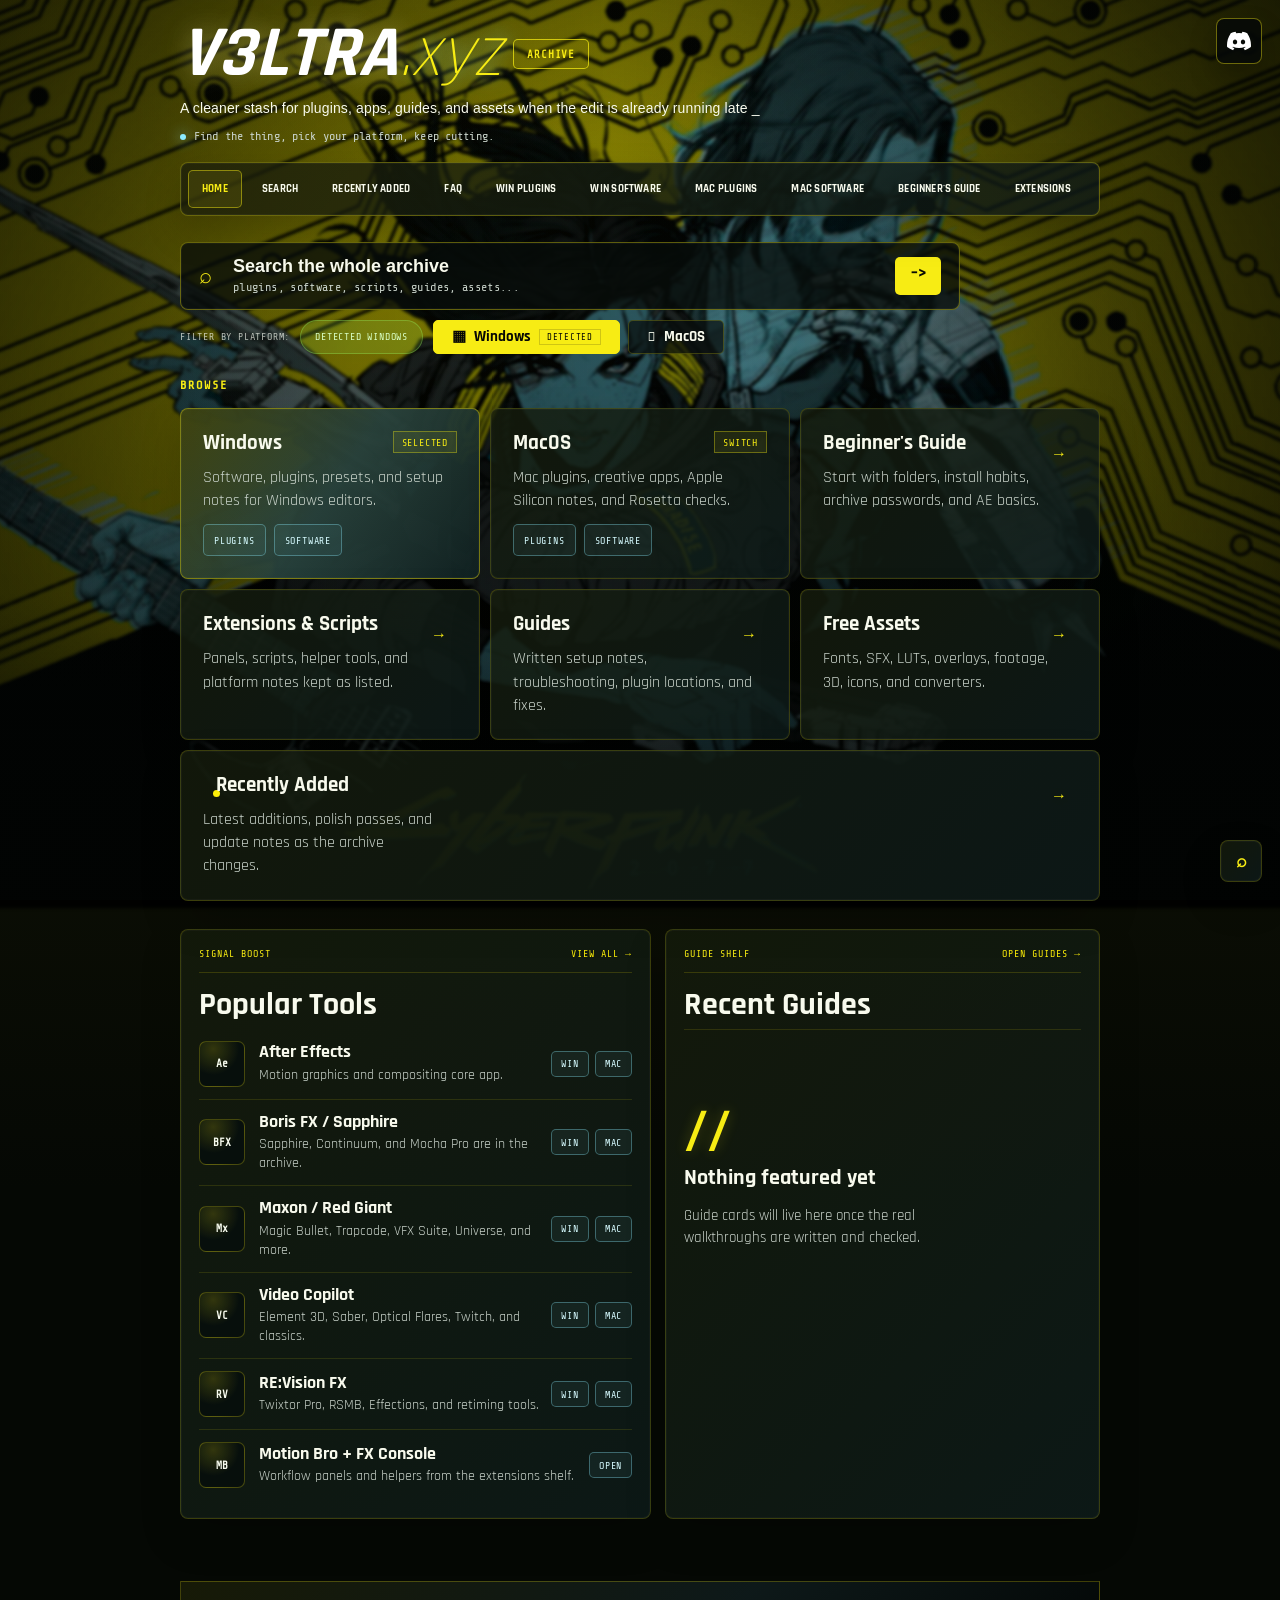
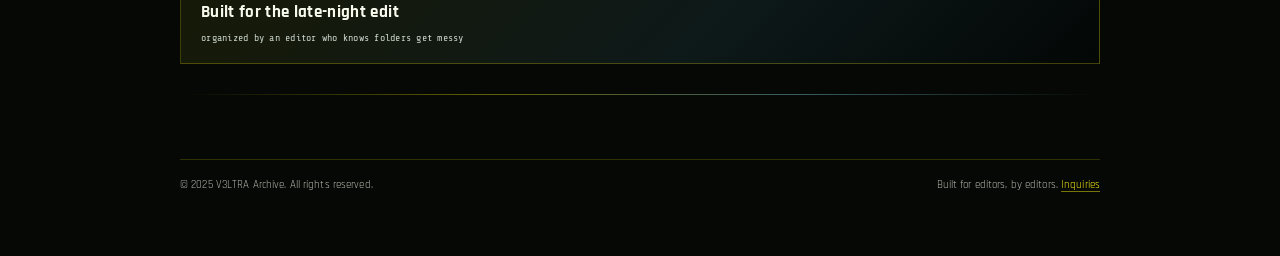
==== commit 5e60bebd: "Redesign archive interface" ====
--- a/index.html
+++ b/index.html
@@ -157,10 +157,20 @@
       </svg>
       <div class="avatar-inner">V<span>3</span></div>
     </div>
-    <div class="name" data-text="V3LTRA.xyz"><span class="core">V3LTRA</span><span class="ext">.xyz</span></div>
+    <div class="brand-line">
+      <div class="name" data-text="V3LTRA.xyz"><span class="core">V3LTRA</span><span class="ext">.xyz</span></div>
+      <span class="brand-chip">Archive</span>
+    </div>
     <div class="tagline">A cleaner stash for plugins, apps, guides, and assets when the edit is already running late <span class="cursor">_</span></div>
     <div class="domain-status">Find the thing, pick your platform, keep cutting.</div>
   </div>
+
+  <nav class="nav home-top-nav" aria-label="Main navigation">
+    <a class="active" href="index.html">HOME</a>
+    <button class="home-nav-search" type="button" data-command-open>SEARCH</button>
+    <a href="new-drops.html">RECENTLY ADDED</a>
+    <a href="faq.html">FAQ</a>
+  </nav>
 
   <section class="home-control-panel" aria-label="Search and platform controls">
     <button class="home-search" type="button" data-command-open aria-label="Search all V3LTRA resources">
@@ -243,7 +253,7 @@
       <a class="browse-tile browse-tile-live" href="new-drops.html">
         <span class="tile-live-dot" aria-hidden="true"></span>
         <span class="tile-arrow" aria-hidden="true">&#8594;</span>
-        <h2>New Drops</h2>
+        <h2>Recently Added</h2>
         <p class="tile-copy">Latest additions, polish passes, and update notes as the archive changes.</p>
       </a>
     </div>
@@ -460,7 +470,7 @@
           <div class="card-header">
             <div class="card-icon" style="color:#ff2d95;">&#9671;</div>
             <div>
-              <div class="card-title">New Drops</div>
+              <div class="card-title">Recently Added</div>
               <div class="card-sub">latest additions feed</div>
             </div>
             <div class="card-arrow">&#8594;</div>
@@ -591,7 +601,7 @@
   </div>
 
   <div class="pulse-bar"></div>
-  <div class="footer"><div>made by an editor who got tired of messy folders</div><div><a href="mailto:vltralegal@gmail.com">Legal inquiries</a></div></div>
+  <div class="footer"><div>&copy; 2025 V3LTRA Archive. All rights reserved.</div><div>Built for editors, by editors. <a href="mailto:vltralegal@gmail.com">Inquiries</a></div></div>
 </div>
 
 <script type="text/plain" data-disabled="background-effects">
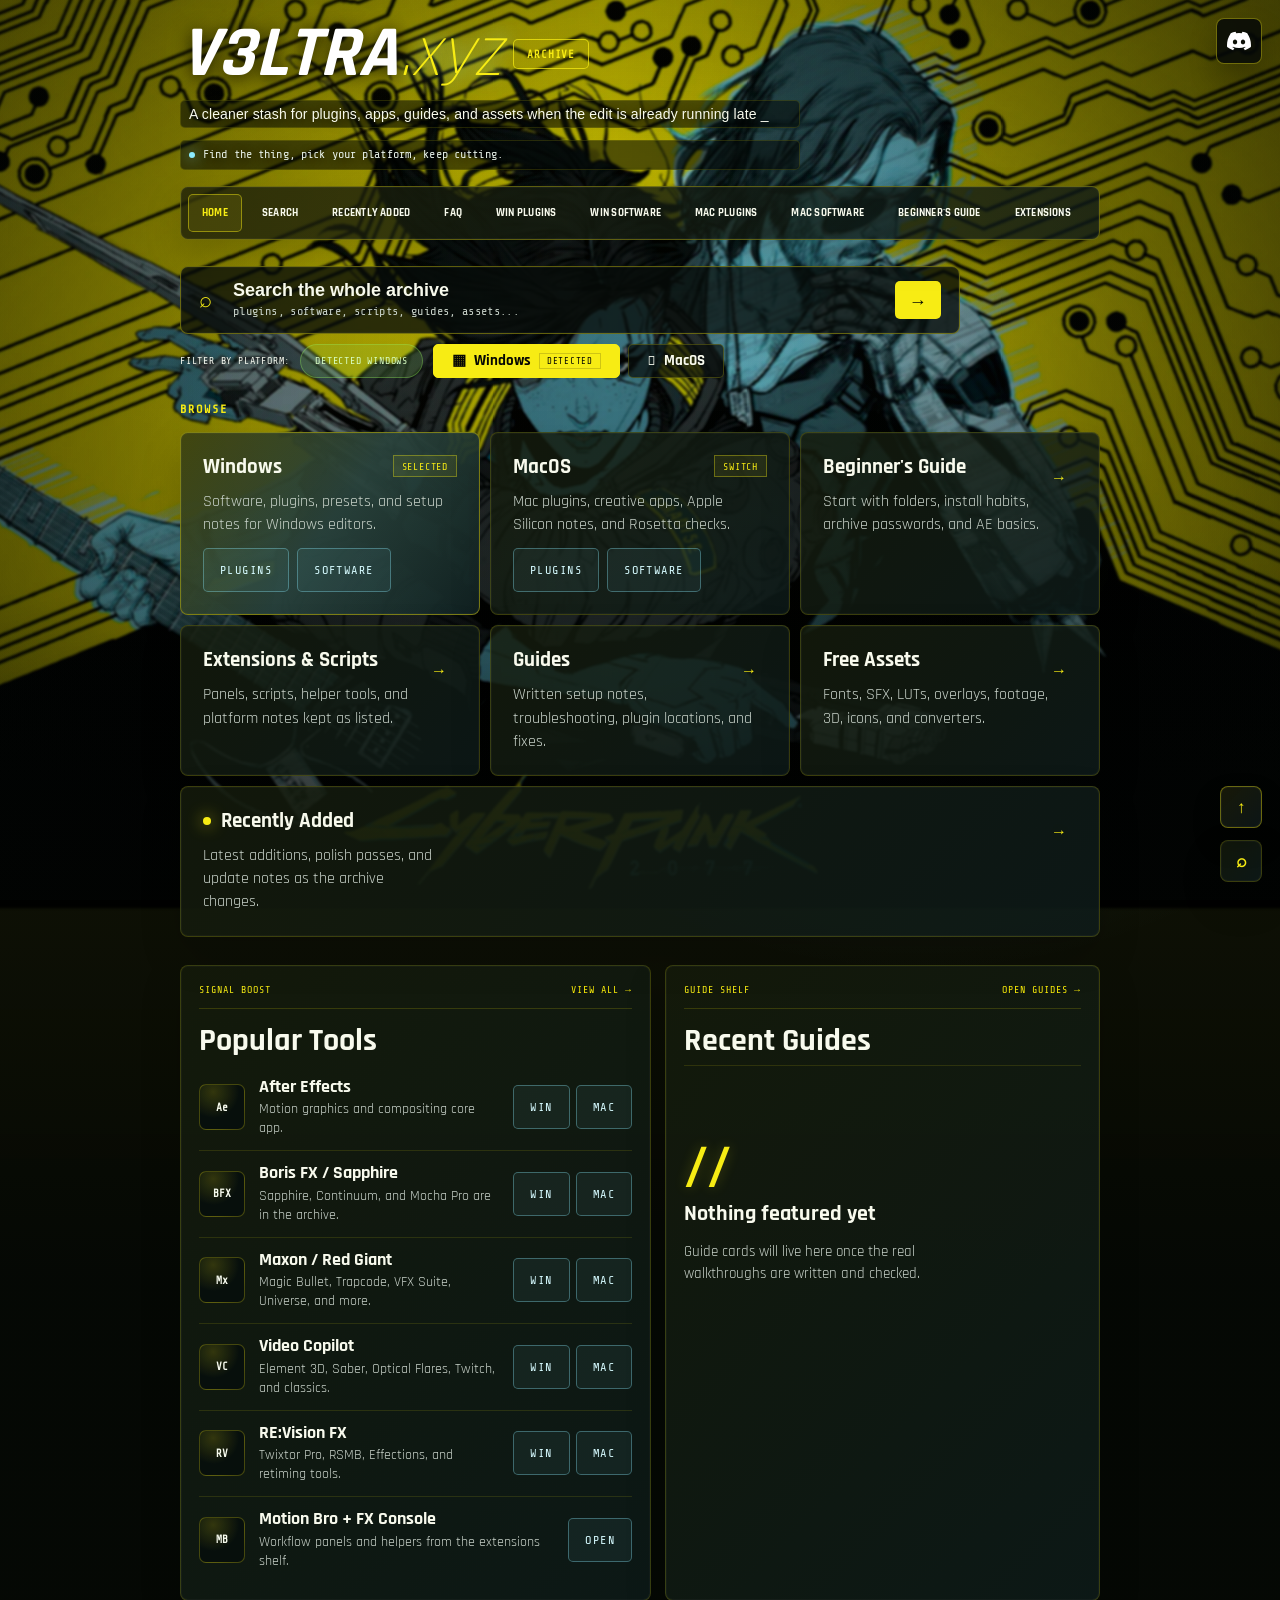
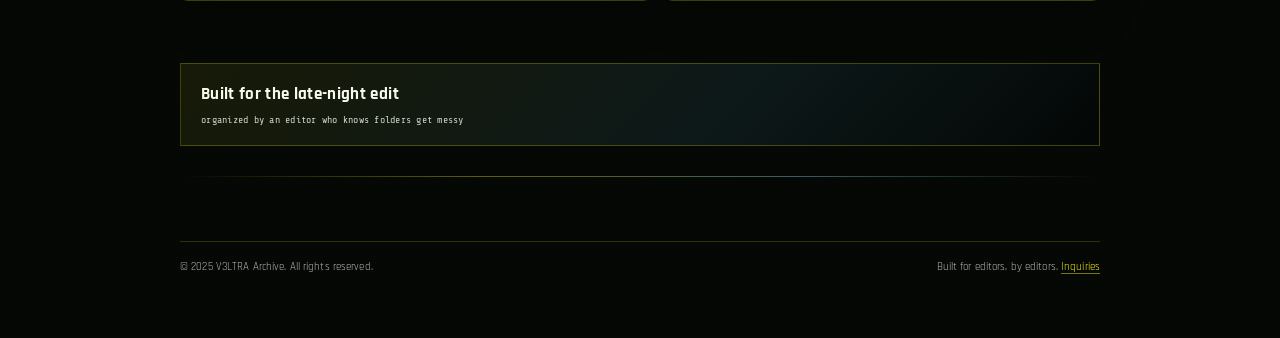
==== commit d4cfa2f7: "Bust stale homepage assets on mobile" ====
--- a/index.html
+++ b/index.html
@@ -138,7 +138,8 @@
 
   @media(prefers-reduced-motion:reduce){*,*::before,*::after{animation:none!important;transition:none!important}}
 </style>
-<link rel="stylesheet" href="curated.css">
+<link rel="preload" href="curated.css?v=20260715" as="style">
+<link rel="stylesheet" href="curated.css?v=20260715">
 </head>
 <body>
 <img id="bg-image" src="bg.webp" alt="">
@@ -846,6 +847,6 @@
 }
 requestAnimationFrame(mkLoop);
 </script>
-<script src="v3ltra.js" defer></script>
+<script src="v3ltra.js?v=20260715" defer></script>
 </body>
 </html>
--- a/curated.css
+++ b/curated.css
@@ -915,6 +915,73 @@
   letter-spacing: 0.1em;
   text-transform: uppercase;
   transition: border-color var(--v3-fast), background var(--v3-fast), transform var(--v3-fast);
+}
+
+/* Free assets directory */
+.assets-page { max-width: 1380px; }
+.asset-index {
+  position: sticky;
+  top: 10px;
+  z-index: 25;
+  display: flex;
+  gap: 7px;
+  margin: 0 0 28px;
+  padding: 10px;
+  overflow-x: auto;
+  scrollbar-width: thin;
+  background: rgba(5, 3, 10, .94);
+  border: 1px solid rgba(242, 233, 0, .38);
+  box-shadow: 0 10px 35px rgba(0, 0, 0, .4);
+}
+.asset-index a {
+  flex: 0 0 auto;
+  padding: 8px 11px;
+  color: #f2e900;
+  border: 1px solid rgba(242, 233, 0, .28);
+  font: 700 11px/1 "Share Tech Mono", monospace;
+  letter-spacing: .08em;
+  text-transform: uppercase;
+  text-decoration: none;
+  transition: color .18s ease, background .18s ease, border-color .18s ease;
+}
+.asset-index a:hover,
+.asset-index a:focus-visible { color: #05030a; background: #f2e900; border-color: #f2e900; }
+.asset-directory { display: grid; gap: 34px; }
+.asset-section {
+  scroll-margin-top: 90px;
+  padding: 26px;
+  background: rgba(5, 3, 10, .82);
+  border: 1px solid rgba(242, 233, 0, .28);
+  box-shadow: 0 15px 50px rgba(0, 0, 0, .28);
+}
+.asset-section h2 {
+  margin: 7px 0 18px;
+  color: #f2e900;
+  font-family: "Share Tech Mono", monospace;
+  font-size: clamp(20px, 2.3vw, 30px);
+  text-transform: uppercase;
+}
+.asset-grid { grid-template-columns: repeat(auto-fit, minmax(245px, 1fr)); }
+.asset-card { display: flex; min-height: 178px; flex-direction: column; }
+.asset-card h3 a { display: flex; align-items: baseline; justify-content: space-between; gap: 12px; color: inherit; text-decoration: none; }
+.asset-card h3 a span { color: #f2e900; font-size: 14px; transition: transform .18s ease; }
+.asset-card:hover h3 a span { transform: translate(2px, -2px); }
+.asset-card p { flex: 1; }
+.asset-tags { display: flex; flex-wrap: wrap; gap: 6px; margin-top: 14px; }
+.asset-tags span {
+  padding: 4px 7px;
+  color: #f2e900;
+  background: rgba(242, 233, 0, .07);
+  border: 1px solid rgba(242, 233, 0, .24);
+  font: 700 9px/1 "Share Tech Mono", monospace;
+  letter-spacing: .08em;
+  text-transform: uppercase;
+}
+@media (max-width: 640px) {
+  .asset-index { top: 6px; margin-inline: -4px; }
+  .asset-section { padding: 18px 14px; }
+  .asset-grid { grid-template-columns: 1fr; }
+  .asset-card { min-height: 0; }
 }
 
 .pw {
@@ -2518,3 +2585,56 @@
     justify-content: flex-start;
   }
 }
+
+/* Critical first-paint archive theme: prevents the older bright yellow flash before JS polish loads. */
+html,
+body {
+  background:
+    radial-gradient(circle at 22% 2%, rgba(247, 236, 20, 0.28), transparent 30%),
+    radial-gradient(circle at 72% 18%, rgba(140, 236, 255, 0.18), transparent 34%),
+    linear-gradient(180deg, rgba(247, 236, 20, 0.12), rgba(5, 8, 4, 0.76) 66%),
+    #050804 !important;
+}
+
+body {
+  animation: none !important;
+}
+
+html:has(.beginner-guide-page),
+body:has(.beginner-guide-page) {
+  overflow-x: clip !important;
+  overflow-y: visible !important;
+}
+
+#bg-image {
+  opacity: 0.94 !important;
+  object-position: 68% top !important;
+  filter: blur(1.2px) brightness(0.86) saturate(1.16) contrast(1.06) !important;
+  transform: scale(1.018) !important;
+}
+
+.vignette {
+  background:
+    linear-gradient(180deg, rgba(2, 4, 3, 0.08), rgba(2, 4, 3, 0.2) 66%, rgba(2, 4, 3, 0.68)),
+    linear-gradient(90deg, rgba(2, 4, 3, 0.3), transparent 48%, rgba(2, 4, 3, 0.4)),
+    radial-gradient(ellipse at center, transparent 40%, rgba(2, 4, 3, 0.48) 100%) !important;
+}
+
+.name,
+.phead h1 {
+  text-shadow: 0 2px 18px rgba(0, 0, 0, 0.9), 0 0 34px rgba(247, 236, 20, 0.2) !important;
+}
+
+.tagline,
+.domain-status,
+.phead .sub {
+  border: 1px solid rgba(247, 236, 20, 0.14) !important;
+  border-radius: 5px;
+  background: rgba(4, 9, 8, 0.56) !important;
+  text-shadow: 0 2px 10px rgba(0, 0, 0, 0.78) !important;
+}
+
+.platform-label {
+  color: #f5f9ef !important;
+  text-shadow: 0 2px 9px rgba(0, 0, 0, 0.9);
+}
--- a/curated.css
+++ b/curated.css
@@ -915,6 +915,73 @@
   letter-spacing: 0.1em;
   text-transform: uppercase;
   transition: border-color var(--v3-fast), background var(--v3-fast), transform var(--v3-fast);
+}
+
+/* Free assets directory */
+.assets-page { max-width: 1380px; }
+.asset-index {
+  position: sticky;
+  top: 10px;
+  z-index: 25;
+  display: flex;
+  gap: 7px;
+  margin: 0 0 28px;
+  padding: 10px;
+  overflow-x: auto;
+  scrollbar-width: thin;
+  background: rgba(5, 3, 10, .94);
+  border: 1px solid rgba(242, 233, 0, .38);
+  box-shadow: 0 10px 35px rgba(0, 0, 0, .4);
+}
+.asset-index a {
+  flex: 0 0 auto;
+  padding: 8px 11px;
+  color: #f2e900;
+  border: 1px solid rgba(242, 233, 0, .28);
+  font: 700 11px/1 "Share Tech Mono", monospace;
+  letter-spacing: .08em;
+  text-transform: uppercase;
+  text-decoration: none;
+  transition: color .18s ease, background .18s ease, border-color .18s ease;
+}
+.asset-index a:hover,
+.asset-index a:focus-visible { color: #05030a; background: #f2e900; border-color: #f2e900; }
+.asset-directory { display: grid; gap: 34px; }
+.asset-section {
+  scroll-margin-top: 90px;
+  padding: 26px;
+  background: rgba(5, 3, 10, .82);
+  border: 1px solid rgba(242, 233, 0, .28);
+  box-shadow: 0 15px 50px rgba(0, 0, 0, .28);
+}
+.asset-section h2 {
+  margin: 7px 0 18px;
+  color: #f2e900;
+  font-family: "Share Tech Mono", monospace;
+  font-size: clamp(20px, 2.3vw, 30px);
+  text-transform: uppercase;
+}
+.asset-grid { grid-template-columns: repeat(auto-fit, minmax(245px, 1fr)); }
+.asset-card { display: flex; min-height: 178px; flex-direction: column; }
+.asset-card h3 a { display: flex; align-items: baseline; justify-content: space-between; gap: 12px; color: inherit; text-decoration: none; }
+.asset-card h3 a span { color: #f2e900; font-size: 14px; transition: transform .18s ease; }
+.asset-card:hover h3 a span { transform: translate(2px, -2px); }
+.asset-card p { flex: 1; }
+.asset-tags { display: flex; flex-wrap: wrap; gap: 6px; margin-top: 14px; }
+.asset-tags span {
+  padding: 4px 7px;
+  color: #f2e900;
+  background: rgba(242, 233, 0, .07);
+  border: 1px solid rgba(242, 233, 0, .24);
+  font: 700 9px/1 "Share Tech Mono", monospace;
+  letter-spacing: .08em;
+  text-transform: uppercase;
+}
+@media (max-width: 640px) {
+  .asset-index { top: 6px; margin-inline: -4px; }
+  .asset-section { padding: 18px 14px; }
+  .asset-grid { grid-template-columns: 1fr; }
+  .asset-card { min-height: 0; }
 }
 
 .pw {
@@ -2518,3 +2585,56 @@
     justify-content: flex-start;
   }
 }
+
+/* Critical first-paint archive theme: prevents the older bright yellow flash before JS polish loads. */
+html,
+body {
+  background:
+    radial-gradient(circle at 22% 2%, rgba(247, 236, 20, 0.28), transparent 30%),
+    radial-gradient(circle at 72% 18%, rgba(140, 236, 255, 0.18), transparent 34%),
+    linear-gradient(180deg, rgba(247, 236, 20, 0.12), rgba(5, 8, 4, 0.76) 66%),
+    #050804 !important;
+}
+
+body {
+  animation: none !important;
+}
+
+html:has(.beginner-guide-page),
+body:has(.beginner-guide-page) {
+  overflow-x: clip !important;
+  overflow-y: visible !important;
+}
+
+#bg-image {
+  opacity: 0.94 !important;
+  object-position: 68% top !important;
+  filter: blur(1.2px) brightness(0.86) saturate(1.16) contrast(1.06) !important;
+  transform: scale(1.018) !important;
+}
+
+.vignette {
+  background:
+    linear-gradient(180deg, rgba(2, 4, 3, 0.08), rgba(2, 4, 3, 0.2) 66%, rgba(2, 4, 3, 0.68)),
+    linear-gradient(90deg, rgba(2, 4, 3, 0.3), transparent 48%, rgba(2, 4, 3, 0.4)),
+    radial-gradient(ellipse at center, transparent 40%, rgba(2, 4, 3, 0.48) 100%) !important;
+}
+
+.name,
+.phead h1 {
+  text-shadow: 0 2px 18px rgba(0, 0, 0, 0.9), 0 0 34px rgba(247, 236, 20, 0.2) !important;
+}
+
+.tagline,
+.domain-status,
+.phead .sub {
+  border: 1px solid rgba(247, 236, 20, 0.14) !important;
+  border-radius: 5px;
+  background: rgba(4, 9, 8, 0.56) !important;
+  text-shadow: 0 2px 10px rgba(0, 0, 0, 0.78) !important;
+}
+
+.platform-label {
+  color: #f5f9ef !important;
+  text-shadow: 0 2px 9px rgba(0, 0, 0, 0.9);
+}
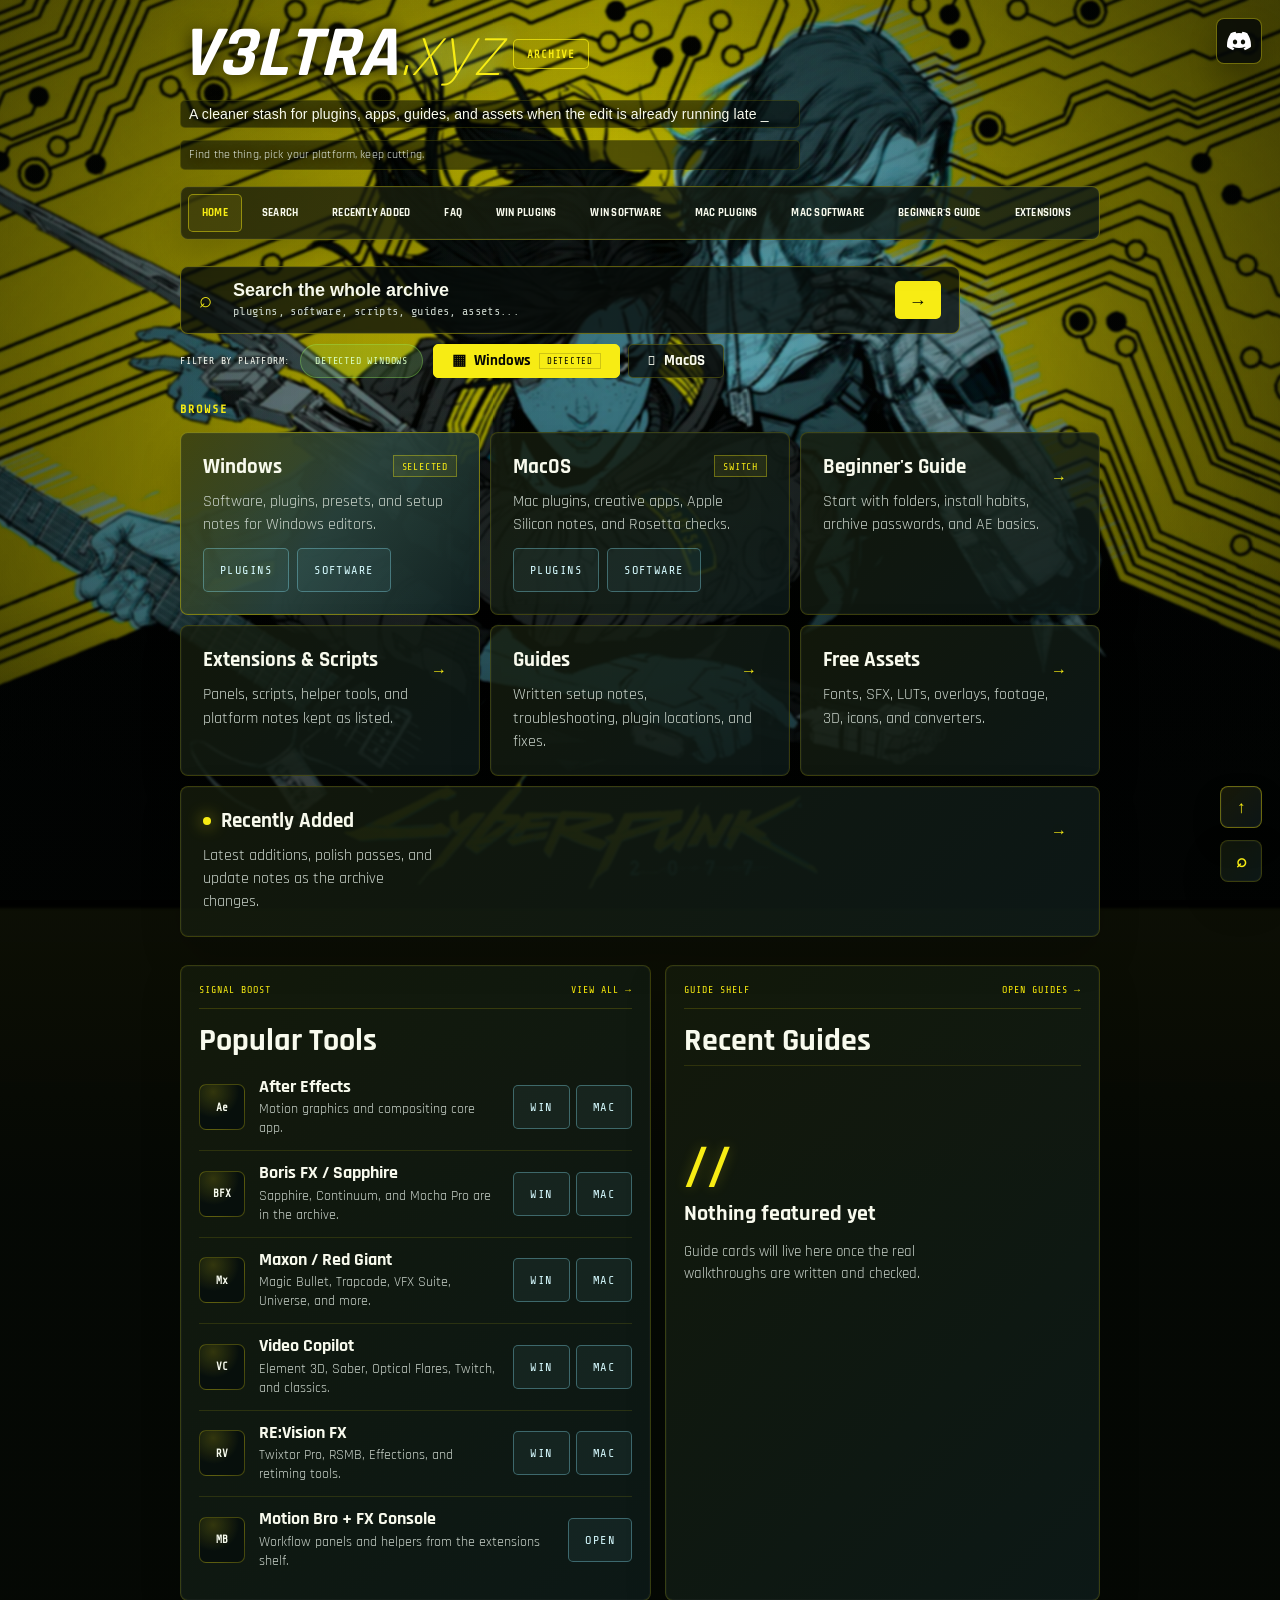
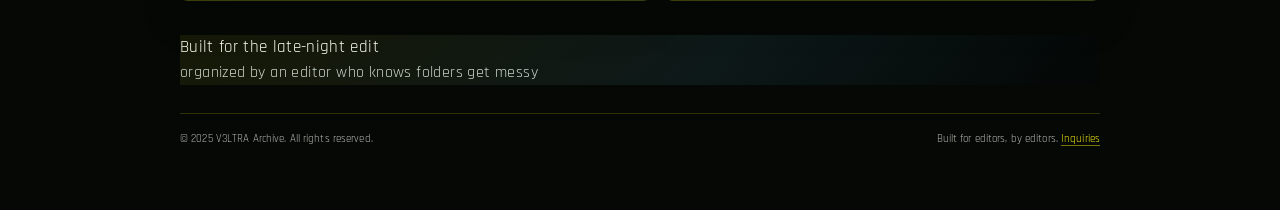
==== commit 73d6f34c: "Remove legacy homepage styles" ====
--- a/index.html
+++ b/index.html
@@ -7,137 +7,6 @@
 <meta name="description" content="V3LTRA.xyz — plugins, scripts, presets, and creative apps for After Effects editors on Windows and Mac.">
 <title>V3LTRA.xyz</title>
 <link href="https://fonts.googleapis.com/css2?family=Rajdhani:wght@300;400;600;700&family=Share+Tech+Mono&display=swap" rel="stylesheet">
-<style>
-  *, *::before, *::after { box-sizing: border-box; margin: 0; padding: 0; }
-  :root {
-    --amber: #d4922e;
-    --gold:  #fff0a0;
-    --cyan:  #00f5ff;
-    --magenta: #ff2d95;
-    --rust:  #a03010;
-    --dim:   #4a3418;
-    --card-bg: rgba(6, 4, 12, 0.72);
-  }
-  html, body { min-height: 100%; background: #05030a; font-family: 'Rajdhani', sans-serif; color: var(--gold); overflow-x: hidden; }
-
-   
-  #bg-image {
-    position: fixed; inset: 0; width: 100%; height: 100%;
-    object-fit: cover; z-index: 0;
-  }
-   
-  #glow-canvas { position: fixed; inset: 0; width:100%; height:100%; z-index: 1; mix-blend-mode: screen; pointer-events:none; }
-   
-  #particle-canvas { position: fixed; inset: 0; width: 100%; height: 100%; z-index: 2; pointer-events: none; }
-  #markers-canvas { position: fixed; inset: 0; pointer-events: none; z-index: 3; opacity: 0.5; }
-
-  .scanlines {
-    position: fixed; inset: 0;
-    background: repeating-linear-gradient(0deg, transparent, transparent 3px, rgba(0,0,0,0.07) 3px, rgba(0,0,0,0.07) 4px);
-    pointer-events: none; z-index: 4;
-  }
-  .vignette {
-    position: fixed; inset: 0;
-    background: radial-gradient(ellipse at center, transparent 42%, rgba(0,0,0,0.68) 100%);
-    pointer-events: none; z-index: 5;
-  }
-  .glitch-strip {
-    position: fixed; left: 0; right: 0; height: 2px;
-    background: var(--cyan); opacity: 0; pointer-events: none; z-index: 6;
-    animation: strip-flash 9s infinite;
-  }
-  @keyframes strip-flash { 0%,88%,100%{opacity:0} 89%{opacity:.7;top:28%} 90%{opacity:0} 92%{opacity:.4;top:63%} 93%{opacity:0} }
-
-  .page { position: relative; z-index: 10; max-width: 480px; margin: 0 auto; padding: 56px 22px 80px; display: flex; flex-direction: column; align-items: center; }
-
-  .header { text-align: center; margin-bottom: 36px; }
-  .avatar-ring { width: 88px; height: 88px; margin: 0 auto 18px; position: relative; }
-  .avatar-ring svg { width: 100%; height: 100%; animation: ring-spin 14s linear infinite; }
-  @keyframes ring-spin { from{transform:rotate(0deg)} to{transform:rotate(360deg)} }
-  .avatar-inner {
-    position: absolute; inset: 11px; border-radius: 50%;
-    background: radial-gradient(circle at 38% 32%, rgba(0,245,255,0.35), rgba(255,45,149,0.35) 50%, rgba(6,3,12,0.95));
-    border: 1px solid var(--cyan);
-    display: flex; align-items: center; justify-content: center;
-    font-family: 'Share Tech Mono', monospace; font-size: 14px; font-weight: bold;
-    color: #fff; text-shadow: 0 0 8px var(--cyan);
-    box-shadow: inset 0 0 12px rgba(0,245,255,0.25);
-  }
-  .avatar-inner span{color:var(--magenta);text-shadow:0 0 10px var(--magenta)}
-
-  .name {
-    font-size: clamp(34px,9vw,48px); font-weight: 700; letter-spacing: .1em;
-    text-transform: uppercase; line-height: 1; color: #fff;
-    text-shadow: 0 0 22px rgba(0,245,255,.6), 0 0 44px rgba(255,45,149,.4), 0 2px 0 rgba(0,0,0,1);
-    position: relative; display: inline-block;
-  }
-  .name .core{background:linear-gradient(105deg,#fff 0%,#d8fbff 42%,#ffb3d9 100%);-webkit-background-clip:text;background-clip:text;color:transparent;filter:drop-shadow(0 0 12px rgba(0,245,255,.28))}
-  .name .ext{color:var(--cyan);font-weight:300;letter-spacing:.04em;text-shadow:0 0 16px rgba(0,245,255,1),0 0 30px rgba(255,45,149,.35),0 2px 0 rgba(0,0,0,1)}
-  .name::before,.name::after { content: attr(data-text); position: absolute; top:0; left:0; width:100%; overflow:hidden; clip-path:inset(100% 0 0 0); }
-  .name::before { color:var(--cyan); animation:glitch-a 5s infinite steps(1); mix-blend-mode:screen; }
-  .name::after  { color:var(--magenta); animation:glitch-b 5s infinite steps(1); mix-blend-mode:screen; }
-  @keyframes glitch-a { 0%,84%,100%{clip-path:inset(100% 0 0 0);transform:translate(0)} 85%{clip-path:inset(8% 0 62% 0);transform:translate(-3px,1px)} 87%{clip-path:inset(38% 0 32% 0);transform:translate(3px,-1px)} 89%{clip-path:inset(100% 0 0 0)} }
-  @keyframes glitch-b { 0%,86%,100%{clip-path:inset(100% 0 0 0);transform:translate(0)} 87%{clip-path:inset(53% 0 22% 0);transform:translate(4px,0)} 90%{clip-path:inset(18% 0 68% 0);transform:translate(-4px,2px)} 92%{clip-path:inset(100% 0 0 0)} }
-
-  .tagline {
-    font-family:'Share Tech Mono',monospace; font-size:11px; color:#fff;
-    letter-spacing:.18em; margin-top:11px;
-    text-shadow:0 0 10px rgba(0,245,255,.7), 0 1px 4px rgba(0,0,0,1);
-    background:rgba(0,0,0,.55); display:inline-block; padding:3px 8px;
-  }
-  .domain-status{display:flex;align-items:center;justify-content:center;gap:8px;margin:12px auto 0;font-family:'Share Tech Mono',monospace;font-size:9px;letter-spacing:.2em;color:var(--cyan);text-shadow:0 0 8px rgba(0,245,255,.75)}
-  .domain-status::before{content:'';width:6px;height:6px;border-radius:50%;background:#75ffb0;box-shadow:0 0 10px #75ffb0;animation:status-pulse 2s ease-in-out infinite}
-  @keyframes status-pulse{0%,100%{opacity:.45;transform:scale(.75)}50%{opacity:1;transform:scale(1)}}
-  .cursor{animation:blink 1s step-end infinite}
-  @keyframes blink{0%,100%{opacity:1}50%{opacity:0}}
-
-  .divider { width:100%; display:flex; align-items:center; gap:10px; margin-bottom:28px; }
-  .divider-line { flex:1; height:1px; background:linear-gradient(90deg,transparent,var(--cyan),transparent); opacity:.5; }
-  .divider-diamond { width:6px; height:6px; border:1px solid var(--cyan); transform:rotate(45deg); flex-shrink:0; }
-
-  .section-label {
-    font-family:'Share Tech Mono',monospace; font-size:9px; letter-spacing:.3em;
-    color:#fff; text-shadow:0 0 6px var(--cyan); text-transform:uppercase;
-    align-self:flex-start; margin-bottom:10px; background:rgba(0,0,0,.6); padding:2px 6px;
-  }
-
-  .links { width:100%; display:flex; flex-direction:column; gap:12px; margin-bottom:36px; }
-  .link-card {
-    display:block; position:relative; width:100%; padding:16px 20px;
-    text-decoration:none; color:inherit;
-    border:1px solid rgba(0,245,255,.30); background:var(--card-bg);
-    overflow:hidden; transition:border-color .2s,background .2s;
-  }
-  .link-card::before { content:''; position:absolute; top:0; left:-100%; width:100%; height:100%; background:linear-gradient(90deg,transparent,rgba(0,245,255,.14),transparent); transition:left .45s; }
-  .link-card:hover::before{left:100%}
-  .link-card:hover{border-color:var(--cyan);background:rgba(8,6,18,.85)}
-  .link-card::after { content:''; position:absolute; top:6px; right:6px; width:14px; height:14px; border-top:1px solid var(--cyan); border-right:1px solid var(--cyan); opacity:.5; transition:opacity .2s; }
-  .link-card:hover::after{opacity:1}
-  .card-corner-bl { position:absolute; bottom:6px; left:6px; width:14px; height:14px; border-bottom:1px solid var(--cyan); border-left:1px solid var(--cyan); opacity:.5; pointer-events:none; transition:opacity .2s; }
-  .link-card:hover .card-corner-bl{opacity:1}
-  .card-header{display:flex;align-items:center;gap:14px}
-  .card-icon{font-size:20px;width:26px;text-align:center;flex-shrink:0;filter:drop-shadow(0 0 6px var(--cyan))}
-  .card-title{ font-size:18px;font-weight:700;letter-spacing:.12em;text-transform:uppercase; color:#fff;text-shadow:0 0 12px rgba(0,245,255,.6),0 1px 3px rgba(0,0,0,1); }
-  .card-sub{ font-family:'Share Tech Mono',monospace;font-size:10px;color:var(--cyan); margin-top:4px;letter-spacing:.1em;text-shadow:0 1px 4px rgba(0,0,0,1); }
-  .card-arrow{ margin-left:auto;font-size:16px;color:var(--cyan); opacity:0;transform:translateX(-6px); transition:opacity .2s,transform .2s;flex-shrink:0; text-shadow:0 0 8px var(--cyan); }
-  .link-card:hover .card-arrow{opacity:1;transform:translateX(0)}
-  .lounge-banner{width:100%;margin:8px 0 30px;padding:18px 20px;text-align:center;position:relative;overflow:hidden;background:linear-gradient(135deg,rgba(255,45,149,.18),rgba(0,245,255,.12) 52%,rgba(212,146,46,.16));border:1px solid rgba(255,240,160,.28);box-shadow:0 0 26px rgba(255,45,149,.20),inset 0 0 18px rgba(0,245,255,.10)}
-  .lounge-banner::before{content:'';position:absolute;inset:0;background:linear-gradient(90deg,transparent,rgba(255,255,255,.16),transparent);transform:translateX(-100%);animation:lounge-shine 4.5s ease-in-out infinite;pointer-events:none}
-  .lounge-banner .card-title{color:#fff0a0;text-shadow:0 0 14px rgba(255,45,149,.85),0 0 28px rgba(0,245,255,.45),0 1px 4px rgba(0,0,0,1)}
-  .lounge-banner .card-sub{color:#ff9ed1;text-shadow:0 0 10px rgba(255,45,149,.75),0 1px 4px rgba(0,0,0,1)}
-  .lounge-copy{position:relative;z-index:1}
-  @keyframes lounge-shine{0%,45%{transform:translateX(-100%)}70%,100%{transform:translateX(100%)}}
-
-  .pulse-bar { width:100%;height:1px; background:linear-gradient(90deg,transparent,var(--cyan),var(--magenta),var(--amber),transparent); margin-bottom:36px;position:relative;overflow:hidden; }
-  .pulse-bar::after{ content:'';position:absolute;top:0;left:-50%;width:50%;height:100%; background:rgba(255,255,255,.7);animation:bar-sweep 3.5s ease-in-out infinite; }
-  @keyframes bar-sweep{0%{left:-50%}100%{left:150%}}
-
-  .footer{ font-family:'Share Tech Mono',monospace;font-size:9px; color:rgba(0,245,255,.4);letter-spacing:.2em;text-align:center;line-height:2; }
-  .footer a{color:#e9a8b0;text-decoration:underline;text-decoration-color:rgba(240,68,85,.45);text-underline-offset:3px}
-  .footer a:hover{color:#fff;text-decoration-color:#f04455}
-
-  @media(prefers-reduced-motion:reduce){*,*::before,*::after{animation:none!important;transition:none!important}}
-</style>
 <link rel="preload" href="curated.css?v=20260715" as="style">
 <link rel="stylesheet" href="curated.css?v=20260715">
 </head>
